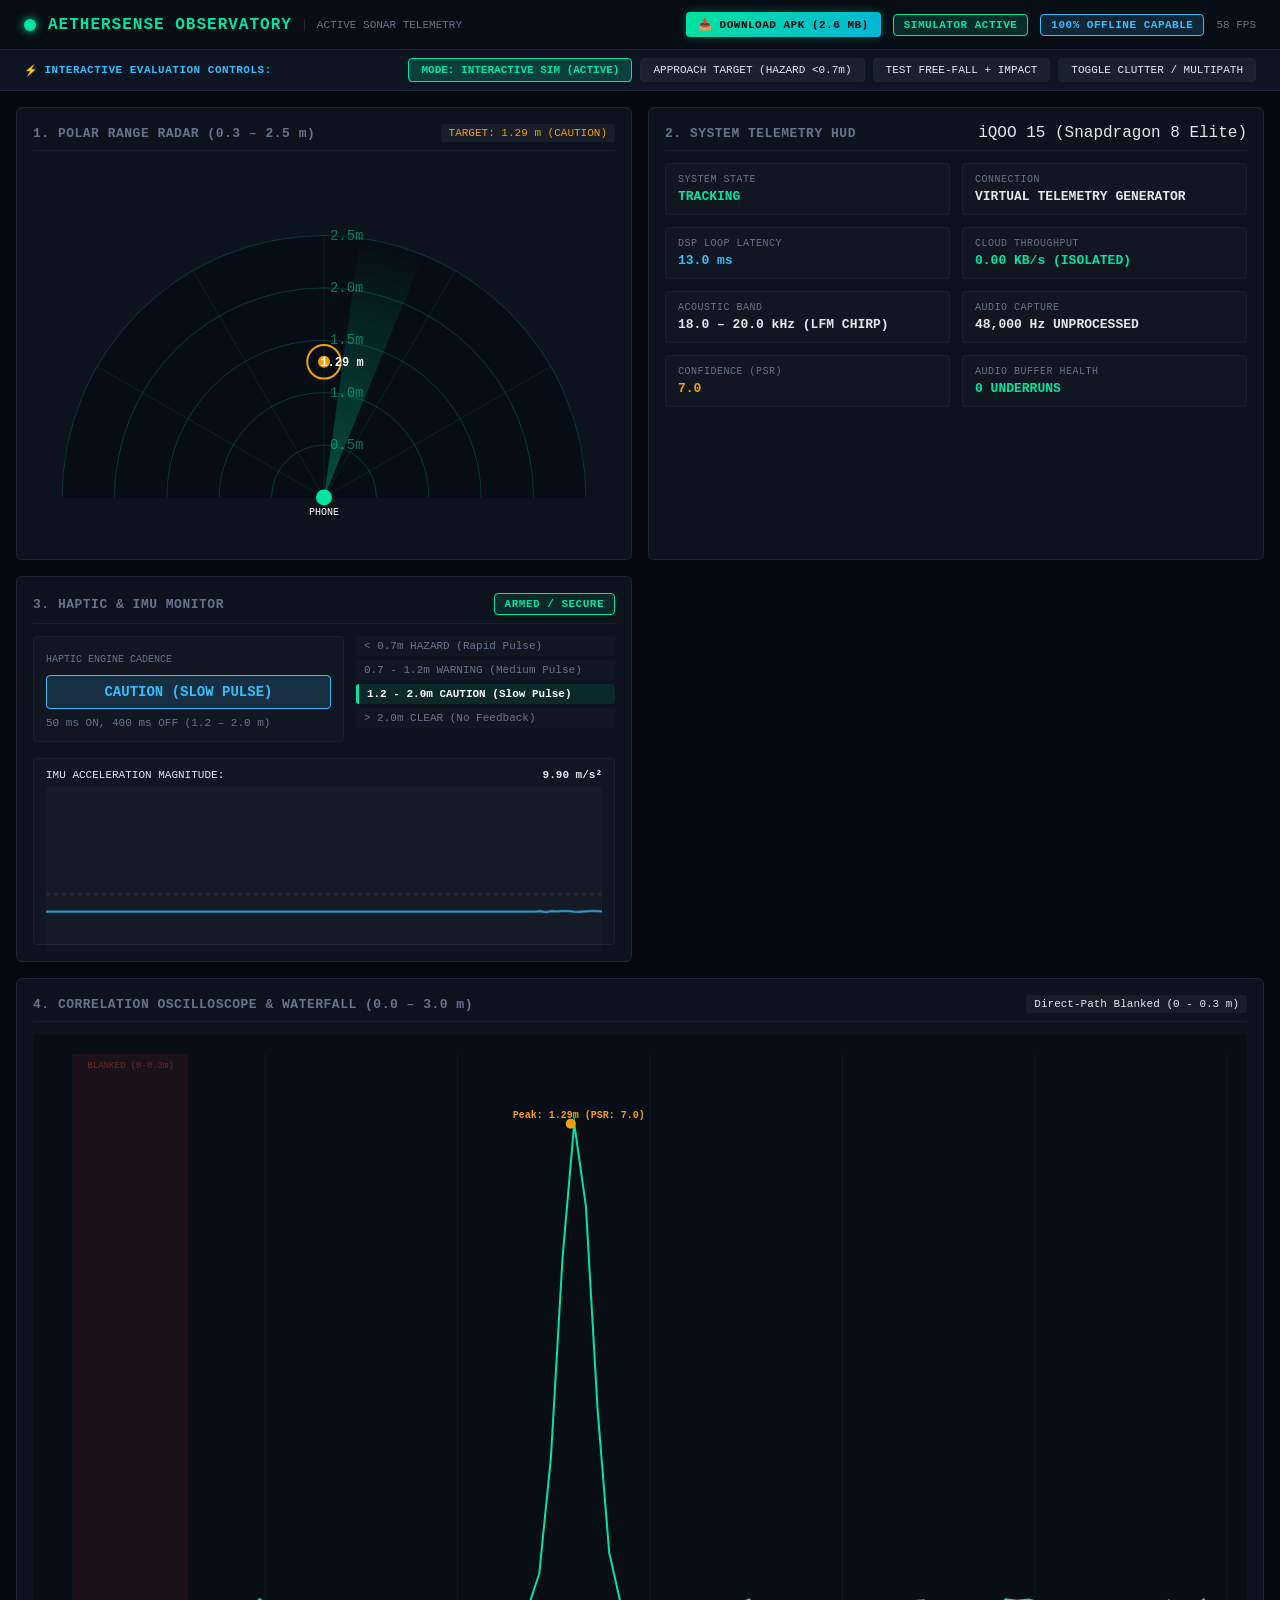
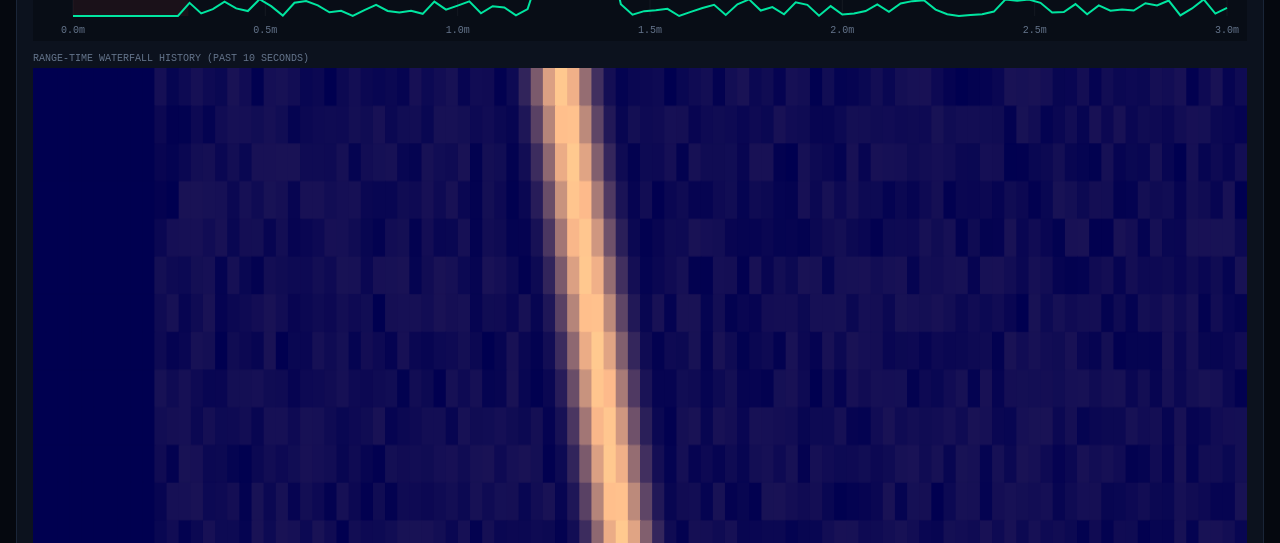
==== observatory/index.html @ 95140774 "feat: complete AetherSense MVP (Loops 1-6, tests, and Observatory dashboard)" ====
<!DOCTYPE html>
<html lang="en">
<head>
  <meta charset="UTF-8">
  <meta name="viewport" content="width=device-width, initial-scale=1.0">
  <title>AetherSense Observatory // Active Sonar Telemetry</title>
  <link rel="stylesheet" href="styles.css">
</head>
<body>
  <!-- Impact Emergency Alert Overlay -->
  <div id="impact-overlay" class="impact-overlay hidden">
    <div class="impact-content">
      <div class="impact-icon">⚠️</div>
      <div class="impact-title">IMPACT SHOCK DETECTED</div>
      <div class="impact-subtitle">FREE-FALL TRIPWIRE TRIGGERED // SONAR SUSPENDED</div>
      <div class="impact-stats" id="impact-stats">ACCEL: 38.5 m/s²</div>
      <button id="btn-dismiss-overlay" class="btn-overlay-dismiss">DISMISS EMERGENCY ALERT</button>
    </div>
  </div>

  <header class="navbar">
    <div class="nav-brand">
      <span class="brand-radar-dot"></span>
      <span class="brand-title">AETHERSENSE OBSERVATORY</span>
      <span class="brand-tag">ACTIVE SONAR TELEMETRY</span>
    </div>
    <div class="nav-status">
      <a href="aethersense-mvp.apk" download class="btn-apk-download" title="Download Android APK">
        📥 DOWNLOAD APK (2.6 MB)
      </a>
      <span id="conn-badge" class="badge badge-connected">SIMULATOR ACTIVE</span>
      <span class="badge badge-offline">100% OFFLINE CAPABLE</span>
      <span id="fps-meter" class="fps-text">60 FPS</span>
    </div>
  </header>

  <!-- Hackathon Interactive Judge Controls Banner -->
  <section class="judge-toolbar">
    <div class="toolbar-title">
      <span class="pulse-icon">⚡</span>
      <strong>INTERACTIVE EVALUATION CONTROLS:</strong>
    </div>
    <div class="toolbar-actions">
      <button id="btn-sim-toggle" class="btn-tool active">MODE: INTERACTIVE SIM</button>
      <button id="btn-test-approach" class="btn-tool">APPROACH TARGET (HAZARD &lt;0.7m)</button>
      <button id="btn-test-impact" class="btn-tool btn-danger">TEST FREE-FALL + IMPACT</button>
      <button id="btn-test-clutter" class="btn-tool">TOGGLE CLUTTER / MULTIPATH</button>
    </div>
  </section>

  <main class="dashboard-grid">
    <!-- Panel 1: Polar Range Radar -->
    <section class="panel panel-radar">
      <div class="panel-header">
        <h2>1. POLAR RANGE RADAR (0.3 – 2.5 m)</h2>
        <span id="target-readout" class="readout-pill">NO TARGET</span>
      </div>
      <div class="canvas-container">
        <canvas id="radarCanvas"></canvas>
      </div>
    </section>

    <!-- Panel 2: System Telemetry HUD -->
    <section class="panel panel-hud">
      <div class="panel-header">
        <h2>2. SYSTEM TELEMETRY HUD</h2>
        <span class="status-indicator">iQOO 15 (Snapdragon 8 Elite)</span>
      </div>
      <div class="hud-grid">
        <div class="hud-item">
          <span class="hud-label">SYSTEM STATE</span>
          <span id="hud-status" class="hud-val text-green">TRACKING</span>
        </div>
        <div class="hud-item">
          <span class="hud-label">CONNECTION</span>
          <span id="hud-conn" class="hud-val">127.0.0.1:8080 (OFFLINE BRIDGE)</span>
        </div>
        <div class="hud-item">
          <span class="hud-label">DSP LOOP LATENCY</span>
          <span id="hud-latency" class="hud-val text-cyan">13.2 ms</span>
        </div>
        <div class="hud-item">
          <span class="hud-label">CLOUD THROUGHPUT</span>
          <span id="hud-cloud" class="hud-val text-green">0.00 KB/s (ISOLATED)</span>
        </div>
        <div class="hud-item">
          <span class="hud-label">ACOUSTIC BAND</span>
          <span class="hud-val">18.0 – 20.0 kHz (LFM CHIRP)</span>
        </div>
        <div class="hud-item">
          <span class="hud-label">AUDIO CAPTURE</span>
          <span id="hud-samplerate" class="hud-val">48,000 Hz UNPROCESSED</span>
        </div>
        <div class="hud-item">
          <span class="hud-label">CONFIDENCE (PSR)</span>
          <span id="hud-psr" class="hud-val text-amber">7.4</span>
        </div>
        <div class="hud-item">
          <span class="hud-label">AUDIO BUFFER HEALTH</span>
          <span id="hud-buffer" class="hud-val text-green">0 UNDERRUNS</span>
        </div>
      </div>
    </section>

    <!-- Panel 3: Haptic & IMU Monitor -->
    <section class="panel panel-imu">
      <div class="panel-header">
        <h2>3. HAPTIC &amp; IMU MONITOR</h2>
        <span id="tripwire-badge" class="badge badge-armed">ARMED / SECURE</span>
      </div>
      <div class="imu-content">
        <div class="haptic-display">
          <div class="haptic-card">
            <span class="card-label">HAPTIC ENGINE CADENCE</span>
            <div id="haptic-level" class="haptic-badge haptic-caution">CAUTION (SLOW PULSE)</div>
            <div class="cadence-desc" id="haptic-desc">50 ms ON, 400 ms OFF (1.2 – 2.0 m)</div>
          </div>
          <div class="threat-ladder">
            <div class="ladder-step" id="step-hazard">&lt; 0.7m HAZARD (Rapid Pulse)</div>
            <div class="ladder-step" id="step-warning">0.7 - 1.2m WARNING (Medium Pulse)</div>
            <div class="ladder-step active" id="step-caution">1.2 - 2.0m CAUTION (Slow Pulse)</div>
            <div class="ladder-step" id="step-clear">&gt; 2.0m CLEAR (No Feedback)</div>
          </div>
        </div>

        <div class="accel-container">
          <div class="accel-header">
            <span>IMU ACCELERATION MAGNITUDE:</span>
            <strong id="accel-val">9.81 m/s²</strong>
          </div>
          <canvas id="imuSparkline" height="60"></canvas>
        </div>
      </div>
    </section>

    <!-- Panel 4: Real-Time Correlation Oscilloscope & Waterfall -->
    <section class="panel panel-scope">
      <div class="panel-header">
        <h2>4. CORRELATION OSCILLOSCOPE &amp; WATERFALL (0.0 – 3.0 m)</h2>
        <span id="peak-readout" class="readout-pill">Direct-Path Blanked (0 - 0.3 m)</span>
      </div>
      <div class="scope-layout">
        <div class="scope-row">
          <canvas id="scopeCanvas" height="150"></canvas>
        </div>
        <div class="waterfall-row">
          <div class="waterfall-title">RANGE-TIME WATERFALL HISTORY (PAST 10 SECONDS)</div>
          <canvas id="waterfallCanvas" height="110"></canvas>
        </div>
      </div>
    </section>
  </main>

  <script src="app.js"></script>
</body>
</html>
---- observatory/styles.css ----
:root {
  --bg-dark: #05080f;
  --bg-panel: #0c121e;
  --bg-panel-border: #1a2538;
  --text-main: #e2e8f0;
  --text-muted: #64748b;
  --accent-green: #00e5a0;
  --accent-amber: #f59e0b;
  --accent-red: #ef4444;
  --accent-cyan: #38bdf8;
  --font-mono: 'Consolas', 'Menlo', 'Monaco', 'Courier New', monospace;
}

* {
  box-sizing: border-box;
  margin: 0;
  padding: 0;
}

body {
  background-color: var(--bg-dark);
  color: var(--text-main);
  font-family: var(--font-mono);
  overflow-x: hidden;
  min-height: 100vh;
}

/* Navbar */
.navbar {
  display: flex;
  justify-content: space-between;
  align-items: center;
  padding: 12px 24px;
  background-color: #080c14;
  border-bottom: 1px solid var(--bg-panel-border);
}

.nav-brand {
  display: flex;
  align-items: center;
  gap: 12px;
}

.brand-radar-dot {
  width: 12px;
  height: 12px;
  border-radius: 50%;
  background-color: var(--accent-green);
  box-shadow: 0 0 10px var(--accent-green);
  animation: pulse 1.5s infinite;
}

@keyframes pulse {
  0%, 100% { opacity: 1; transform: scale(1); }
  50% { opacity: 0.4; transform: scale(0.85); }
}

.brand-title {
  font-size: 16px;
  font-weight: bold;
  letter-spacing: 1px;
  color: var(--accent-green);
}

.brand-tag {
  font-size: 11px;
  color: var(--text-muted);
  border-left: 1px solid var(--bg-panel-border);
  padding-left: 12px;
}

.nav-status {
  display: flex;
  align-items: center;
  gap: 12px;
}

.btn-apk-download {
  background: linear-gradient(135deg, #00e5a0, #00b4d8);
  color: #05080d;
  font-weight: bold;
  font-size: 11px;
  padding: 6px 12px;
  border-radius: 4px;
  text-decoration: none;
  letter-spacing: 0.5px;
  transition: transform 0.15s ease, box-shadow 0.15s ease;
  box-shadow: 0 0 10px rgba(0, 229, 160, 0.3);
}

.btn-apk-download:hover {
  transform: translateY(-1px);
  box-shadow: 0 0 16px rgba(0, 229, 160, 0.5);
}

/* Judge Toolbar */
.judge-toolbar {
  display: flex;
  align-items: center;
  justify-content: space-between;
  flex-wrap: wrap;
  gap: 12px;
  background-color: #0d1524;
  border-bottom: 1px solid var(--bg-panel-border);
  padding: 8px 24px;
}

.toolbar-title {
  display: flex;
  align-items: center;
  gap: 6px;
  font-size: 11px;
  color: var(--accent-cyan);
  letter-spacing: 0.5px;
}

.toolbar-actions {
  display: flex;
  gap: 8px;
  flex-wrap: wrap;
}

.btn-tool {
  background-color: rgba(255, 255, 255, 0.05);
  border: 1px solid var(--bg-panel-border);
  color: var(--text-main);
  font-family: var(--font-mono);
  font-size: 11px;
  padding: 5px 12px;
  border-radius: 4px;
  cursor: pointer;
  transition: all 0.15s ease;
}

.btn-tool:hover {
  background-color: rgba(0, 229, 160, 0.15);
  border-color: var(--accent-green);
  color: var(--accent-green);
}

.btn-tool.active {
  background-color: rgba(0, 229, 160, 0.2);
  border-color: var(--accent-green);
  color: var(--accent-green);
  font-weight: bold;
}

.btn-tool.btn-danger:hover {
  background-color: rgba(239, 68, 68, 0.2);
  border-color: var(--accent-red);
  color: var(--accent-red);
}

.btn-overlay-dismiss {
  margin-top: 24px;
  background-color: #ffffff;
  color: #ef4444;
  border: none;
  font-family: var(--font-mono);
  font-weight: bold;
  font-size: 14px;
  padding: 10px 24px;
  border-radius: 4px;
  cursor: pointer;
}

.badge {
  font-size: 11px;
  font-weight: bold;
  padding: 4px 10px;
  border-radius: 4px;
  letter-spacing: 0.5px;
}

.badge-connected { background-color: rgba(0, 229, 160, 0.15); color: var(--accent-green); border: 1px solid var(--accent-green); }
.badge-disconnected { background-color: rgba(239, 68, 68, 0.15); color: var(--accent-red); border: 1px solid var(--accent-red); }
.badge-offline { background-color: rgba(56, 189, 248, 0.15); color: var(--accent-cyan); border: 1px solid var(--accent-cyan); }
.badge-armed { background-color: rgba(0, 229, 160, 0.1); color: var(--accent-green); border: 1px solid var(--accent-green); }
.badge-impact { background-color: var(--accent-red); color: white; animation: blink 0.5s infinite; }

.fps-text {
  font-size: 11px;
  color: var(--text-muted);
}

/* Dashboard Grid */
.dashboard-grid {
  display: grid;
  grid-template-columns: 1fr 1fr;
  grid-gap: 16px;
  padding: 16px;
  max-width: 1600px;
  margin: 0 auto;
}

.panel {
  background-color: var(--bg-panel);
  border: 1px solid var(--bg-panel-border);
  border-radius: 6px;
  padding: 16px;
  display: flex;
  flex-direction: column;
}

.panel-header {
  display: flex;
  justify-content: space-between;
  align-items: center;
  margin-bottom: 12px;
  padding-bottom: 8px;
  border-bottom: 1px solid rgba(255, 255, 255, 0.05);
}

.panel-header h2 {
  font-size: 13px;
  font-weight: bold;
  letter-spacing: 0.5px;
  color: var(--text-muted);
}

.readout-pill {
  font-size: 11px;
  background-color: rgba(255, 255, 255, 0.05);
  padding: 3px 8px;
  border-radius: 3px;
  color: var(--text-main);
}

.canvas-container {
  position: relative;
  width: 100%;
  aspect-ratio: 1 / 1;
  max-height: 380px;
  margin: 0 auto;
}

canvas {
  display: block;
  width: 100%;
  height: 100%;
}

/* HUD Grid */
.hud-grid {
  display: grid;
  grid-template-columns: 1fr 1fr;
  grid-gap: 12px;
}

.hud-item {
  background-color: rgba(255, 255, 255, 0.02);
  border: 1px solid rgba(255, 255, 255, 0.04);
  padding: 10px 12px;
  border-radius: 4px;
  display: flex;
  flex-direction: column;
  gap: 4px;
}

.hud-label {
  font-size: 10px;
  color: var(--text-muted);
  letter-spacing: 0.5px;
}

.hud-val {
  font-size: 13px;
  font-weight: bold;
}

.text-green { color: var(--accent-green); }
.text-cyan { color: var(--accent-cyan); }
.text-amber { color: var(--accent-amber); }
.text-red { color: var(--accent-red); }

/* IMU & Haptic */
.imu-content {
  display: flex;
  flex-direction: column;
  gap: 16px;
}

.haptic-display {
  display: grid;
  grid-template-columns: 1.2fr 1fr;
  grid-gap: 12px;
}

.haptic-card {
  background-color: rgba(255, 255, 255, 0.02);
  border: 1px solid rgba(255, 255, 255, 0.04);
  padding: 12px;
  border-radius: 4px;
}

.card-label {
  font-size: 10px;
  color: var(--text-muted);
}

.haptic-badge {
  margin: 8px 0;
  padding: 8px 12px;
  text-align: center;
  font-weight: bold;
  font-size: 14px;
  border-radius: 4px;
}

.haptic-clear { background: rgba(16, 185, 129, 0.1); color: #10b981; border: 1px solid #10b981; }
.haptic-caution { background: rgba(56, 189, 248, 0.15); color: #38bdf8; border: 1px solid #38bdf8; animation: pulseSlow 1.5s infinite; }
.haptic-warning { background: rgba(245, 158, 11, 0.15); color: #f59e0b; border: 1px solid #f59e0b; animation: pulseMed 0.8s infinite; }
.haptic-hazard { background: rgba(239, 68, 68, 0.2); color: #ef4444; border: 1px solid #ef4444; animation: pulseFast 0.3s infinite; }
.haptic-uncertain { background: rgba(168, 85, 247, 0.2); color: #a855f7; border: 1px solid #a855f7; }

@keyframes pulseSlow { 0%, 100% { opacity: 1; } 50% { opacity: 0.5; } }
@keyframes pulseMed { 0%, 100% { opacity: 1; } 50% { opacity: 0.4; } }
@keyframes pulseFast { 0%, 100% { opacity: 1; } 50% { opacity: 0.3; } }

.cadence-desc {
  font-size: 11px;
  color: var(--text-muted);
}

.threat-ladder {
  display: flex;
  flex-direction: column;
  gap: 4px;
  font-size: 11px;
}

.ladder-step {
  padding: 4px 8px;
  border-radius: 3px;
  color: var(--text-muted);
  background: rgba(255, 255, 255, 0.02);
}

.ladder-step.active {
  color: white;
  font-weight: bold;
  border-left: 3px solid var(--accent-green);
  background: rgba(0, 229, 160, 0.1);
}

.accel-container {
  background-color: rgba(255, 255, 255, 0.02);
  border: 1px solid rgba(255, 255, 255, 0.04);
  padding: 10px 12px;
  border-radius: 4px;
}

.accel-header {
  display: flex;
  justify-content: space-between;
  font-size: 11px;
  margin-bottom: 6px;
}

/* Oscilloscope & Waterfall */
.panel-scope {
  grid-column: span 2;
}

.scope-layout {
  display: flex;
  flex-direction: column;
  gap: 12px;
}

.waterfall-title {
  font-size: 10px;
  color: var(--text-muted);
  margin-bottom: 4px;
}

/* Emergency Impact Overlay */
.impact-overlay {
  position: fixed;
  inset: 0;
  background-color: rgba(239, 68, 68, 0.95);
  display: flex;
  align-items: center;
  justify-content: center;
  z-index: 9999;
  animation: strobe 0.2s infinite alternate;
}

@keyframes strobe {
  0% { background-color: rgba(239, 68, 68, 0.95); }
  100% { background-color: rgba(153, 27, 27, 0.95); }
}

.hidden {
  display: none !important;
}

.impact-content {
  text-align: center;
  color: white;
}

.impact-icon {
  font-size: 72px;
  margin-bottom: 12px;
}

.impact-title {
  font-size: 32px;
  font-weight: bold;
  letter-spacing: 2px;
}

.impact-subtitle {
  font-size: 14px;
  margin-top: 8px;
  opacity: 0.9;
}

.impact-stats {
  margin-top: 16px;
  font-size: 18px;
  font-weight: bold;
}

@media (max-width: 900px) {
  .dashboard-grid { grid-template-columns: 1fr; }
  .panel-scope { grid-column: span 1; }
}
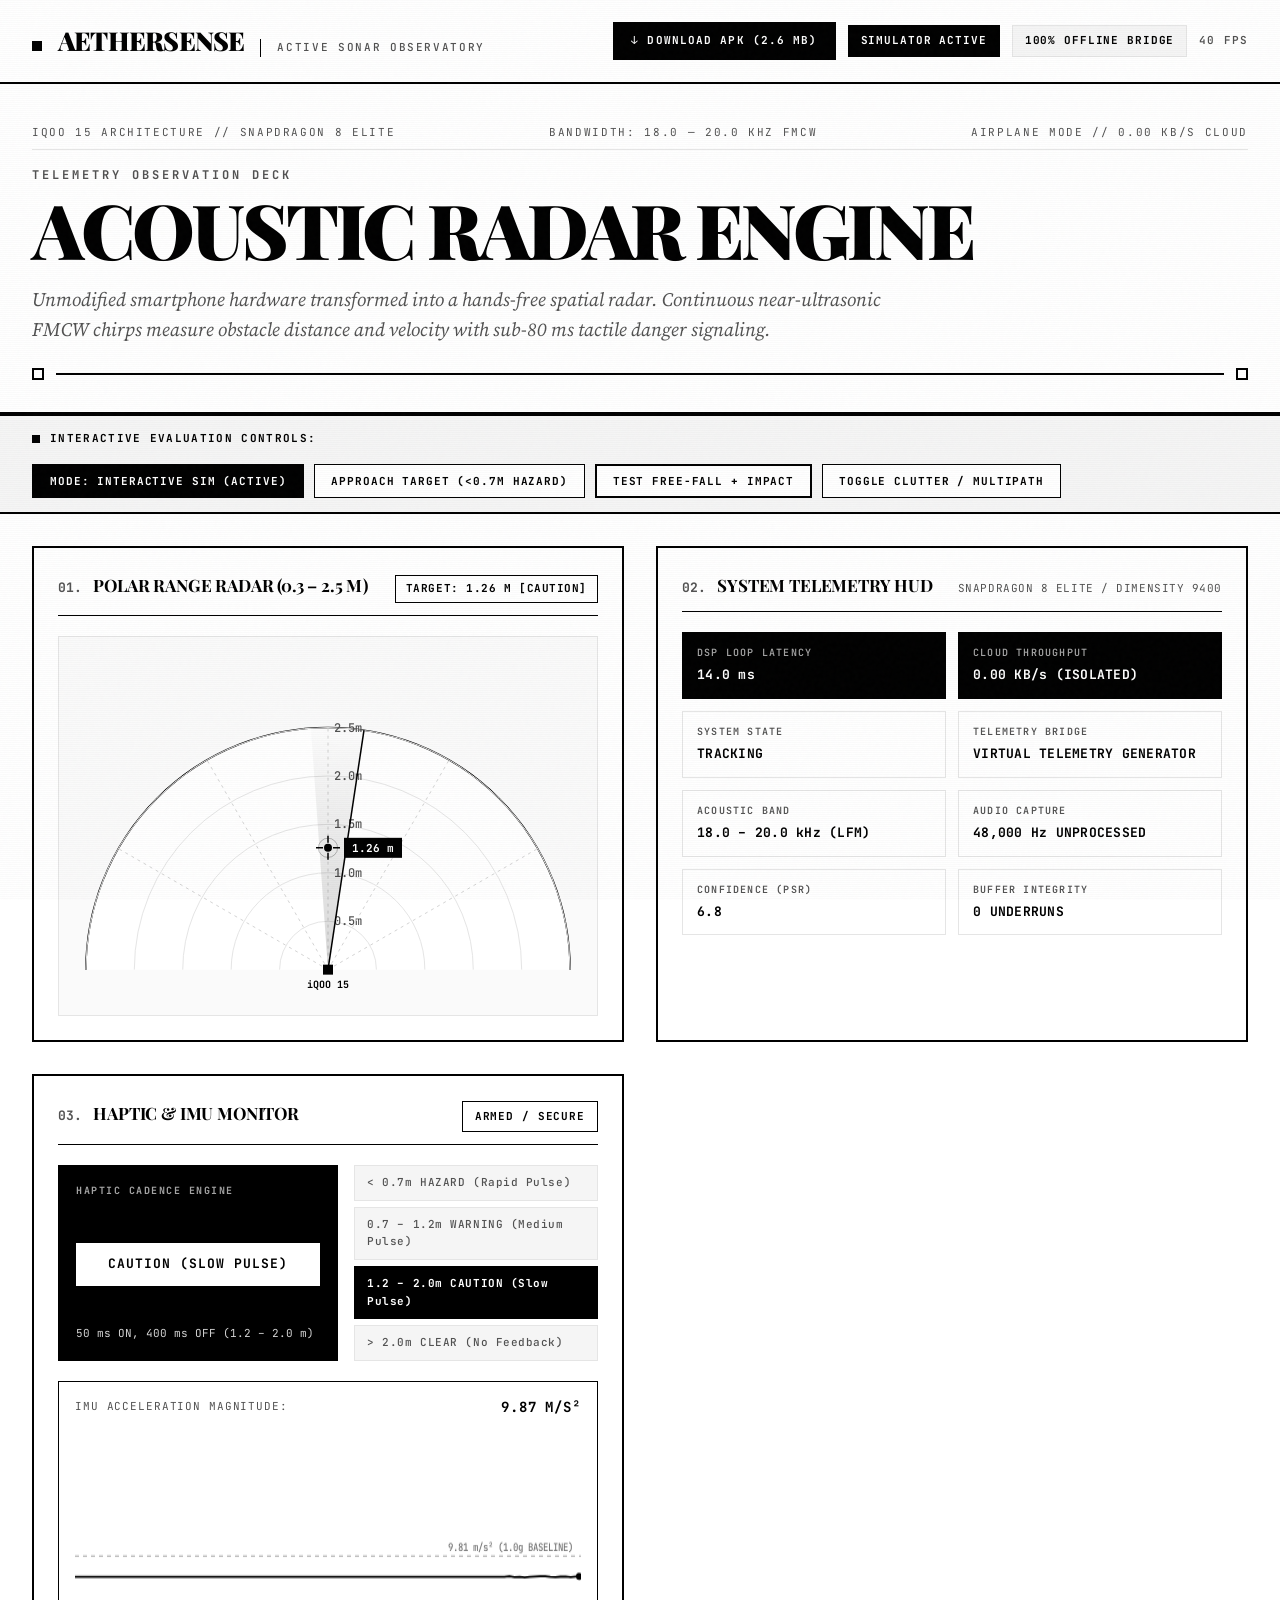
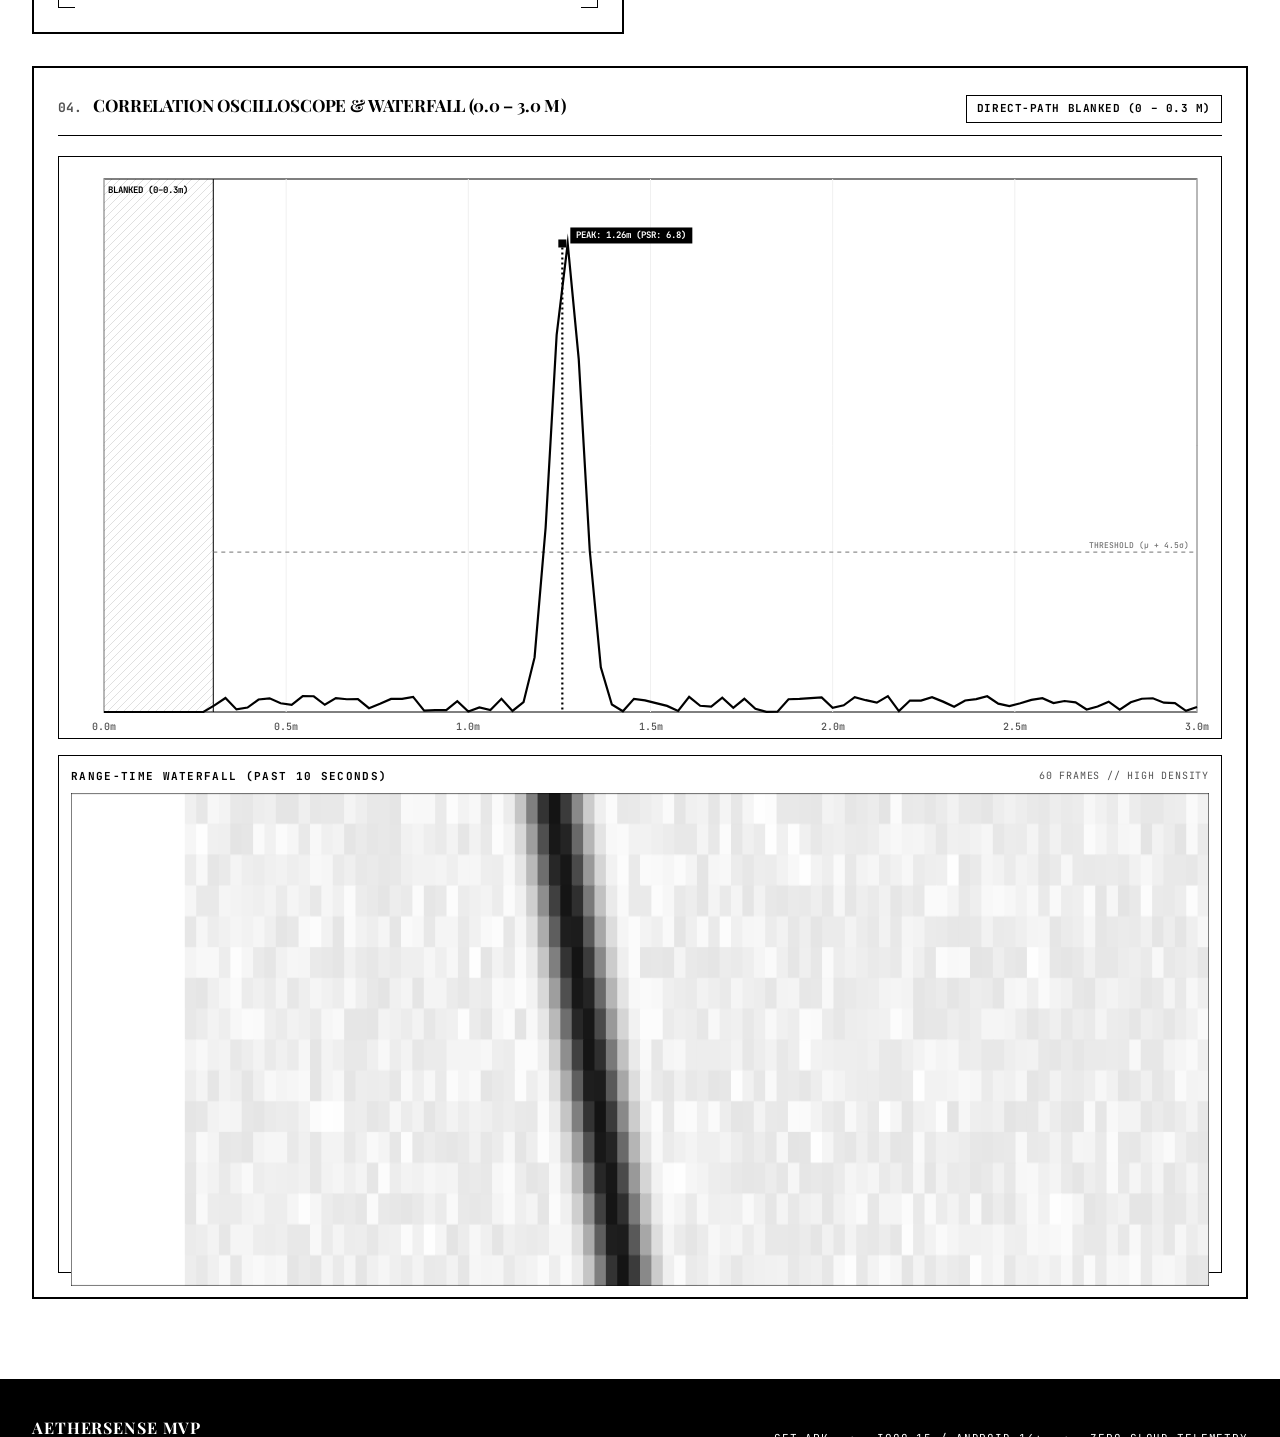
==== commit 83df5673: "feat(observatory): refactor dashboard to Minimalist Monochrome design system" ====
--- a/observatory/index.html
+++ b/observatory/index.html
@@ -4,57 +4,85 @@
   <meta charset="UTF-8">
   <meta name="viewport" content="width=device-width, initial-scale=1.0">
   <title>AetherSense Observatory // Active Sonar Telemetry</title>
+  <link rel="preconnect" href="https://fonts.googleapis.com">
+  <link rel="preconnect" href="https://fonts.gstatic.com" crossorigin>
+  <link href="https://fonts.googleapis.com/css2?family=JetBrains+Mono:wght@400;500;700&family=Playfair+Display:ital,wght@0,600;0,700;0,900;1,600;1,700&family=Source+Serif+4:ital,opsz,wght@0,8..60,400;0,8..60,600;1,8..60,400&display=swap" rel="stylesheet">
   <link rel="stylesheet" href="styles.css">
 </head>
 <body>
-  <!-- Impact Emergency Alert Overlay -->
-  <div id="impact-overlay" class="impact-overlay hidden">
-    <div class="impact-content">
-      <div class="impact-icon">⚠️</div>
-      <div class="impact-title">IMPACT SHOCK DETECTED</div>
-      <div class="impact-subtitle">FREE-FALL TRIPWIRE TRIGGERED // SONAR SUSPENDED</div>
-      <div class="impact-stats" id="impact-stats">ACCEL: 38.5 m/s²</div>
-      <button id="btn-dismiss-overlay" class="btn-overlay-dismiss">DISMISS EMERGENCY ALERT</button>
-    </div>
-  </div>
-
+
+  <!-- Emergency Impact Alert Modal (Stark Monochrome Inversion) -->
+  <aside id="impact-overlay" class="impact-overlay hidden" aria-live="assertive" role="alert">
+    <div class="impact-card">
+      <div class="impact-marker">EMERGENCY TRIPWIRE TRIGGERED</div>
+      <h1 class="impact-title">IMPACT SHOCK DETECTED</h1>
+      <p class="impact-subtitle">Sub-100 ms IMU free-fall to peak shock sequence detected. Sonar chirps suspended to conserve battery and alert caregiver.</p>
+      <div class="impact-stats" id="impact-stats">PEAK ACCEL: 38.5 m/s²</div>
+      <button id="btn-dismiss-overlay" class="btn-overlay-dismiss">DISMISS EMERGENCY ALERT &amp; RESUME SONAR</button>
+    </div>
+  </aside>
+
+  <!-- Editorial Top Navigation -->
   <header class="navbar">
     <div class="nav-brand">
-      <span class="brand-radar-dot"></span>
-      <span class="brand-title">AETHERSENSE OBSERVATORY</span>
-      <span class="brand-tag">ACTIVE SONAR TELEMETRY</span>
+      <span class="brand-dot" aria-hidden="true"></span>
+      <span class="brand-title">AETHERSENSE</span>
+      <span class="brand-tag">ACTIVE SONAR OBSERVATORY</span>
     </div>
     <div class="nav-status">
       <a href="aethersense-mvp.apk" download class="btn-apk-download" title="Download Android APK">
-        📥 DOWNLOAD APK (2.6 MB)
+        <span>↓</span> DOWNLOAD APK (2.6 MB)
       </a>
       <span id="conn-badge" class="badge badge-connected">SIMULATOR ACTIVE</span>
-      <span class="badge badge-offline">100% OFFLINE CAPABLE</span>
+      <span class="badge badge-offline">100% OFFLINE BRIDGE</span>
       <span id="fps-meter" class="fps-text">60 FPS</span>
     </div>
   </header>
 
-  <!-- Hackathon Interactive Judge Controls Banner -->
-  <section class="judge-toolbar">
+  <!-- Editorial Hero Statement -->
+  <section class="editorial-hero">
+    <div class="hero-meta-row">
+      <span>iQOO 15 ARCHITECTURE // SNAPDRAGON 8 ELITE</span>
+      <span>BANDWIDTH: 18.0 — 20.0 kHz FMCW</span>
+      <span>AIRPLANE MODE // 0.00 KB/s CLOUD</span>
+    </div>
+    <div class="hero-headline-container">
+      <span class="hero-super">TELEMETRY OBSERVATION DECK</span>
+      <h1 class="hero-title">ACOUSTIC RADAR ENGINE</h1>
+      <p class="hero-subtitle">
+        Unmodified smartphone hardware transformed into a hands-free spatial radar. Continuous near-ultrasonic FMCW chirps measure obstacle distance and velocity with sub-80 ms tactile danger signaling.
+      </p>
+    </div>
+    <div class="hero-deco-row">
+      <div class="hero-deco-box"></div>
+      <div class="hero-deco-line"></div>
+      <div class="hero-deco-box"></div>
+    </div>
+  </section>
+
+  <!-- Interactive Hackathon Evaluation Bar -->
+  <section class="judge-toolbar" aria-label="Interactive Evaluation Controls">
     <div class="toolbar-title">
-      <span class="pulse-icon">⚡</span>
+      <span class="toolbar-title-bullet"></span>
       <strong>INTERACTIVE EVALUATION CONTROLS:</strong>
     </div>
     <div class="toolbar-actions">
       <button id="btn-sim-toggle" class="btn-tool active">MODE: INTERACTIVE SIM</button>
-      <button id="btn-test-approach" class="btn-tool">APPROACH TARGET (HAZARD &lt;0.7m)</button>
+      <button id="btn-test-approach" class="btn-tool">APPROACH TARGET (&lt;0.7m HAZARD)</button>
       <button id="btn-test-impact" class="btn-tool btn-danger">TEST FREE-FALL + IMPACT</button>
       <button id="btn-test-clutter" class="btn-tool">TOGGLE CLUTTER / MULTIPATH</button>
     </div>
   </section>
 
+  <!-- Main Observatory Dashboard Grid -->
   <main class="dashboard-grid">
+
     <!-- Panel 1: Polar Range Radar -->
     <section class="panel panel-radar">
-      <div class="panel-header">
-        <h2>1. POLAR RANGE RADAR (0.3 – 2.5 m)</h2>
-        <span id="target-readout" class="readout-pill">NO TARGET</span>
-      </div>
+      <header class="panel-header">
+        <h2><span class="panel-header-num">01.</span> POLAR RANGE RADAR (0.3 – 2.5 m)</h2>
+        <span id="target-readout" class="readout-pill">SEARCHING</span>
+      </header>
       <div class="canvas-container">
         <canvas id="radarCanvas"></canvas>
       </div>
@@ -62,30 +90,30 @@
 
     <!-- Panel 2: System Telemetry HUD -->
     <section class="panel panel-hud">
-      <div class="panel-header">
-        <h2>2. SYSTEM TELEMETRY HUD</h2>
-        <span class="status-indicator">iQOO 15 (Snapdragon 8 Elite)</span>
-      </div>
+      <header class="panel-header">
+        <h2><span class="panel-header-num">02.</span> SYSTEM TELEMETRY HUD</h2>
+        <span class="status-indicator">SNAPDRAGON 8 ELITE / DIMENSITY 9400</span>
+      </header>
       <div class="hud-grid">
+        <div class="hud-item inverted-stat">
+          <span class="hud-label">DSP LOOP LATENCY</span>
+          <span id="hud-latency" class="hud-val">12.8 ms</span>
+        </div>
+        <div class="hud-item inverted-stat">
+          <span class="hud-label">CLOUD THROUGHPUT</span>
+          <span id="hud-cloud" class="hud-val">0.00 KB/s (ISOLATED)</span>
+        </div>
         <div class="hud-item">
           <span class="hud-label">SYSTEM STATE</span>
-          <span id="hud-status" class="hud-val text-green">TRACKING</span>
-        </div>
-        <div class="hud-item">
-          <span class="hud-label">CONNECTION</span>
-          <span id="hud-conn" class="hud-val">127.0.0.1:8080 (OFFLINE BRIDGE)</span>
-        </div>
-        <div class="hud-item">
-          <span class="hud-label">DSP LOOP LATENCY</span>
-          <span id="hud-latency" class="hud-val text-cyan">13.2 ms</span>
-        </div>
-        <div class="hud-item">
-          <span class="hud-label">CLOUD THROUGHPUT</span>
-          <span id="hud-cloud" class="hud-val text-green">0.00 KB/s (ISOLATED)</span>
+          <span id="hud-status" class="hud-val text-bold">TRACKING</span>
+        </div>
+        <div class="hud-item">
+          <span class="hud-label">TELEMETRY BRIDGE</span>
+          <span id="hud-conn" class="hud-val">127.0.0.1:8080 (OFFLINE)</span>
         </div>
         <div class="hud-item">
           <span class="hud-label">ACOUSTIC BAND</span>
-          <span class="hud-val">18.0 – 20.0 kHz (LFM CHIRP)</span>
+          <span class="hud-val">18.0 – 20.0 kHz (LFM)</span>
         </div>
         <div class="hud-item">
           <span class="hud-label">AUDIO CAPTURE</span>
@@ -93,32 +121,32 @@
         </div>
         <div class="hud-item">
           <span class="hud-label">CONFIDENCE (PSR)</span>
-          <span id="hud-psr" class="hud-val text-amber">7.4</span>
-        </div>
-        <div class="hud-item">
-          <span class="hud-label">AUDIO BUFFER HEALTH</span>
-          <span id="hud-buffer" class="hud-val text-green">0 UNDERRUNS</span>
+          <span id="hud-psr" class="hud-val text-bold">7.4</span>
+        </div>
+        <div class="hud-item">
+          <span class="hud-label">BUFFER INTEGRITY</span>
+          <span id="hud-buffer" class="hud-val text-bold">0 UNDERRUNS</span>
         </div>
       </div>
     </section>
 
     <!-- Panel 3: Haptic & IMU Monitor -->
     <section class="panel panel-imu">
-      <div class="panel-header">
-        <h2>3. HAPTIC &amp; IMU MONITOR</h2>
+      <header class="panel-header">
+        <h2><span class="panel-header-num">03.</span> HAPTIC &amp; IMU MONITOR</h2>
         <span id="tripwire-badge" class="badge badge-armed">ARMED / SECURE</span>
-      </div>
+      </header>
       <div class="imu-content">
         <div class="haptic-display">
           <div class="haptic-card">
-            <span class="card-label">HAPTIC ENGINE CADENCE</span>
-            <div id="haptic-level" class="haptic-badge haptic-caution">CAUTION (SLOW PULSE)</div>
+            <span class="card-label">HAPTIC CADENCE ENGINE</span>
+            <div id="haptic-level" class="haptic-badge">CAUTION (SLOW PULSE)</div>
             <div class="cadence-desc" id="haptic-desc">50 ms ON, 400 ms OFF (1.2 – 2.0 m)</div>
           </div>
           <div class="threat-ladder">
             <div class="ladder-step" id="step-hazard">&lt; 0.7m HAZARD (Rapid Pulse)</div>
-            <div class="ladder-step" id="step-warning">0.7 - 1.2m WARNING (Medium Pulse)</div>
-            <div class="ladder-step active" id="step-caution">1.2 - 2.0m CAUTION (Slow Pulse)</div>
+            <div class="ladder-step" id="step-warning">0.7 – 1.2m WARNING (Medium Pulse)</div>
+            <div class="ladder-step active" id="step-caution">1.2 – 2.0m CAUTION (Slow Pulse)</div>
             <div class="ladder-step" id="step-clear">&gt; 2.0m CLEAR (No Feedback)</div>
           </div>
         </div>
@@ -135,21 +163,42 @@
 
     <!-- Panel 4: Real-Time Correlation Oscilloscope & Waterfall -->
     <section class="panel panel-scope">
-      <div class="panel-header">
-        <h2>4. CORRELATION OSCILLOSCOPE &amp; WATERFALL (0.0 – 3.0 m)</h2>
-        <span id="peak-readout" class="readout-pill">Direct-Path Blanked (0 - 0.3 m)</span>
-      </div>
+      <header class="panel-header">
+        <h2><span class="panel-header-num">04.</span> CORRELATION OSCILLOSCOPE &amp; WATERFALL (0.0 – 3.0 m)</h2>
+        <span id="peak-readout" class="readout-pill">DIRECT-PATH BLANKED (0 – 0.3 m)</span>
+      </header>
       <div class="scope-layout">
         <div class="scope-row">
           <canvas id="scopeCanvas" height="150"></canvas>
         </div>
         <div class="waterfall-row">
-          <div class="waterfall-title">RANGE-TIME WATERFALL HISTORY (PAST 10 SECONDS)</div>
+          <div class="waterfall-header-row">
+            <span class="waterfall-title">RANGE-TIME WATERFALL (PAST 10 SECONDS)</span>
+            <span class="waterfall-meta">60 FRAMES // HIGH DENSITY</span>
+          </div>
           <canvas id="waterfallCanvas" height="110"></canvas>
         </div>
       </div>
     </section>
+
   </main>
+
+  <!-- Editorial Footer -->
+  <footer class="observatory-footer">
+    <div class="footer-content">
+      <div class="footer-left">
+        <span class="footer-brand">AETHERSENSE MVP</span>
+        <span>OMNIDIRECTIONAL ACOUSTIC SPATIAL RADAR &bull; 100% OFFLINE</span>
+      </div>
+      <div class="footer-right">
+        <a href="aethersense-mvp.apk" download>GET APK</a>
+        <span>&bull;</span>
+        <span>iQOO 15 / ANDROID 14+</span>
+        <span>&bull;</span>
+        <span>ZERO CLOUD TELEMETRY</span>
+      </div>
+    </div>
+  </footer>
 
   <script src="app.js"></script>
 </body>
--- a/observatory/styles.css
+++ b/observatory/styles.css
@@ -1,237 +1,452 @@
+/* ==========================================================================
+   AETHERSENSE OBSERVATORY // MINIMALIST MONOCHROME DESIGN SYSTEM
+   Editorial, Architectural, Timeless, Austere, Uncompromising
+   ========================================================================== */
+
+@import url('https://fonts.googleapis.com/css2?family=JetBrains+Mono:wght@400;500;700&family=Playfair+Display:ital,wght@0,600;0,700;0,900;1,600;1,700&family=Source+Serif+4:ital,opsz,wght@0,8..60,400;0,8..60,600;1,8..60,400&display=swap');
+
 :root {
-  --bg-dark: #05080f;
-  --bg-panel: #0c121e;
-  --bg-panel-border: #1a2538;
-  --text-main: #e2e8f0;
-  --text-muted: #64748b;
-  --accent-green: #00e5a0;
-  --accent-amber: #f59e0b;
-  --accent-red: #ef4444;
-  --accent-cyan: #38bdf8;
-  --font-mono: 'Consolas', 'Menlo', 'Monaco', 'Courier New', monospace;
-}
-
-* {
+  /* Strict Monochrome Color Tokens */
+  --background: #FFFFFF;
+  --foreground: #000000;
+  --muted: #F5F5F5;
+  --muted-foreground: #525252;
+  --accent: #000000;
+  --accent-foreground: #FFFFFF;
+  --border: #000000;
+  --border-light: #E5E5E5;
+  --card: #FFFFFF;
+  --card-foreground: #000000;
+  --ring: #000000;
+
+  /* Typography Stacks */
+  --font-display: "Playfair Display", Georgia, "Times New Roman", serif;
+  --font-body: "Source Serif 4", Georgia, serif;
+  --font-mono: "JetBrains Mono", "Courier New", Courier, monospace;
+
+  /* Border Width Hierarchy */
+  --border-hairline: 1px solid #E5E5E5;
+  --border-thin: 1px solid #000000;
+  --border-medium: 2px solid #000000;
+  --border-thick: 4px solid #000000;
+  --border-ultra: 8px solid #000000;
+}
+
+/* Zero Radius Enforced Globally - Non-Negotiable */
+*, *::before, *::after {
   box-sizing: border-box;
   margin: 0;
   padding: 0;
+  border-radius: 0 !important;
+  -webkit-font-smoothing: antialiased;
+  -moz-osx-font-smoothing: grayscale;
 }
 
 body {
-  background-color: var(--bg-dark);
-  color: var(--text-main);
-  font-family: var(--font-mono);
+  background-color: var(--background);
+  color: var(--foreground);
+  font-family: var(--font-body);
+  font-size: 15px;
+  line-height: 1.6;
+  min-height: 100vh;
+  position: relative;
   overflow-x: hidden;
-  min-height: 100vh;
-}
-
-/* Navbar */
+}
+
+/* Subtle Global Line Texture & Noise Texture Overlays */
+body::before {
+  content: "";
+  position: fixed;
+  inset: 0;
+  pointer-events: none;
+  background-image: repeating-linear-gradient(
+    0deg,
+    transparent,
+    transparent 1px,
+    #000000 1px,
+    #000000 2px
+  );
+  background-size: 100% 4px;
+  opacity: 0.015;
+  z-index: 100;
+}
+
+body::after {
+  content: "";
+  position: fixed;
+  inset: 0;
+  pointer-events: none;
+  background-image: url("data:image/svg+xml,%3Csvg viewBox='0 0 256 256' xmlns='http://www.w3.org/2000/svg'%3E%3Cfilter id='noise'%3E%3CfeTurbulence type='fractalNoise' baseFrequency='0.8' numOctaves='4' stitchTiles='stitch'/%3E%3C/filter%3E%3Crect width='100%25' height='100%25' filter='url(%23noise)'/%3E%3C/svg%3E");
+  opacity: 0.02;
+  z-index: 101;
+}
+
+/* Accessibility Focus States */
+:focus-visible {
+  outline: 3px solid var(--foreground) !important;
+  outline-offset: 3px !important;
+}
+
+/* ==========================================================================
+   NAVIGATION & EDITORIAL MASTHEAD
+   ========================================================================== */
+
 .navbar {
   display: flex;
   justify-content: space-between;
   align-items: center;
-  padding: 12px 24px;
-  background-color: #080c14;
-  border-bottom: 1px solid var(--bg-panel-border);
+  flex-wrap: wrap;
+  gap: 16px;
+  padding: 20px 32px;
+  background-color: var(--background);
+  border-bottom: 2px solid var(--foreground);
 }
 
 .nav-brand {
   display: flex;
+  align-items: baseline;
+  gap: 16px;
+  flex-wrap: wrap;
+}
+
+.brand-dot {
+  display: inline-block;
+  width: 10px;
+  height: 10px;
+  background-color: var(--foreground);
+  vertical-align: middle;
+}
+
+.brand-title {
+  font-family: var(--font-display);
+  font-size: 26px;
+  font-weight: 900;
+  letter-spacing: -0.03em;
+  color: var(--foreground);
+  text-transform: uppercase;
+}
+
+.brand-tag {
+  font-family: var(--font-mono);
+  font-size: 11px;
+  font-weight: 500;
+  letter-spacing: 0.15em;
+  color: var(--muted-foreground);
+  text-transform: uppercase;
+  border-left: 1px solid var(--foreground);
+  padding-left: 16px;
+}
+
+.nav-status {
+  display: flex;
   align-items: center;
   gap: 12px;
-}
-
-.brand-radar-dot {
+  flex-wrap: wrap;
+}
+
+.btn-apk-download {
+  font-family: var(--font-mono);
+  font-size: 11px;
+  font-weight: 700;
+  letter-spacing: 0.1em;
+  text-transform: uppercase;
+  background-color: var(--foreground);
+  color: var(--background);
+  text-decoration: none;
+  padding: 8px 16px;
+  border: 2px solid var(--foreground);
+  transition: all 0.08s ease-in-out;
+  display: inline-flex;
+  align-items: center;
+  gap: 8px;
+}
+
+.btn-apk-download:hover {
+  background-color: var(--background);
+  color: var(--foreground);
+}
+
+.badge {
+  font-family: var(--font-mono);
+  font-size: 11px;
+  font-weight: 700;
+  letter-spacing: 0.08em;
+  text-transform: uppercase;
+  padding: 6px 12px;
+  border: 1px solid var(--foreground);
+  background-color: var(--background);
+  color: var(--foreground);
+}
+
+.badge-connected {
+  background-color: var(--foreground);
+  color: var(--background);
+}
+
+.badge-disconnected {
+  background-color: var(--background);
+  color: var(--foreground);
+  border: 1px dashed var(--foreground);
+}
+
+.badge-offline {
+  background-color: var(--muted);
+  color: var(--foreground);
+  border: 1px solid var(--border-light);
+}
+
+.badge-armed {
+  border: 1px solid var(--foreground);
+}
+
+.badge-impact {
+  background-color: var(--foreground);
+  color: var(--background);
+  animation: strobeMono 0.3s infinite alternate;
+}
+
+@keyframes strobeMono {
+  0% { background-color: #000000; color: #FFFFFF; }
+  100% { background-color: #FFFFFF; color: #000000; }
+}
+
+.fps-text {
+  font-family: var(--font-mono);
+  font-size: 11px;
+  font-weight: 600;
+  letter-spacing: 0.1em;
+  color: var(--muted-foreground);
+}
+
+/* ==========================================================================
+   EDITORIAL HERO STATEMENT (Oversized Typography & Geometric Accents)
+   ========================================================================== */
+
+.editorial-hero {
+  padding: 40px 32px 32px 32px;
+  border-bottom: 4px solid var(--foreground);
+  background-color: var(--background);
+  position: relative;
+}
+
+.hero-meta-row {
+  display: flex;
+  justify-content: space-between;
+  align-items: center;
+  font-family: var(--font-mono);
+  font-size: 11px;
+  letter-spacing: 0.15em;
+  color: var(--muted-foreground);
+  text-transform: uppercase;
+  margin-bottom: 16px;
+  padding-bottom: 8px;
+  border-bottom: 1px solid var(--border-light);
+}
+
+.hero-headline-container {
+  display: flex;
+  flex-direction: column;
+  gap: 8px;
+}
+
+.hero-super {
+  font-family: var(--font-mono);
+  font-size: 12px;
+  font-weight: 700;
+  letter-spacing: 0.25em;
+  text-transform: uppercase;
+  color: var(--muted-foreground);
+}
+
+.hero-title {
+  font-family: var(--font-display);
+  font-size: clamp(38px, 6vw, 76px);
+  font-weight: 900;
+  line-height: 0.95;
+  letter-spacing: -0.04em;
+  text-transform: uppercase;
+  color: var(--foreground);
+}
+
+.hero-subtitle {
+  font-family: var(--font-body);
+  font-size: clamp(15px, 1.6vw, 19px);
+  font-style: italic;
+  color: var(--muted-foreground);
+  max-width: 900px;
+  margin-top: 10px;
+}
+
+.hero-deco-row {
+  display: flex;
+  align-items: center;
+  gap: 12px;
+  margin-top: 24px;
+}
+
+.hero-deco-line {
+  height: 2px;
+  background-color: var(--foreground);
+  flex-grow: 1;
+}
+
+.hero-deco-box {
   width: 12px;
   height: 12px;
-  border-radius: 50%;
-  background-color: var(--accent-green);
-  box-shadow: 0 0 10px var(--accent-green);
-  animation: pulse 1.5s infinite;
-}
-
-@keyframes pulse {
-  0%, 100% { opacity: 1; transform: scale(1); }
-  50% { opacity: 0.4; transform: scale(0.85); }
-}
-
-.brand-title {
-  font-size: 16px;
-  font-weight: bold;
-  letter-spacing: 1px;
-  color: var(--accent-green);
-}
-
-.brand-tag {
-  font-size: 11px;
-  color: var(--text-muted);
-  border-left: 1px solid var(--bg-panel-border);
-  padding-left: 12px;
-}
-
-.nav-status {
-  display: flex;
-  align-items: center;
-  gap: 12px;
-}
-
-.btn-apk-download {
-  background: linear-gradient(135deg, #00e5a0, #00b4d8);
-  color: #05080d;
-  font-weight: bold;
-  font-size: 11px;
-  padding: 6px 12px;
-  border-radius: 4px;
-  text-decoration: none;
-  letter-spacing: 0.5px;
-  transition: transform 0.15s ease, box-shadow 0.15s ease;
-  box-shadow: 0 0 10px rgba(0, 229, 160, 0.3);
-}
-
-.btn-apk-download:hover {
-  transform: translateY(-1px);
-  box-shadow: 0 0 16px rgba(0, 229, 160, 0.5);
-}
-
-/* Judge Toolbar */
+  border: 2px solid var(--foreground);
+}
+
+/* ==========================================================================
+   INTERACTIVE JUDGE EVALUATION CONTROLS
+   ========================================================================== */
+
 .judge-toolbar {
   display: flex;
   align-items: center;
   justify-content: space-between;
   flex-wrap: wrap;
-  gap: 12px;
-  background-color: #0d1524;
-  border-bottom: 1px solid var(--bg-panel-border);
-  padding: 8px 24px;
+  gap: 16px;
+  background-color: var(--muted);
+  border-bottom: 2px solid var(--foreground);
+  padding: 14px 32px;
 }
 
 .toolbar-title {
   display: flex;
   align-items: center;
-  gap: 6px;
-  font-size: 11px;
-  color: var(--accent-cyan);
-  letter-spacing: 0.5px;
+  gap: 10px;
+  font-family: var(--font-mono);
+  font-size: 11px;
+  font-weight: 700;
+  letter-spacing: 0.12em;
+  text-transform: uppercase;
+  color: var(--foreground);
+}
+
+.toolbar-title-bullet {
+  display: inline-block;
+  width: 8px;
+  height: 8px;
+  background-color: var(--foreground);
 }
 
 .toolbar-actions {
   display: flex;
-  gap: 8px;
+  gap: 10px;
   flex-wrap: wrap;
 }
 
 .btn-tool {
-  background-color: rgba(255, 255, 255, 0.05);
-  border: 1px solid var(--bg-panel-border);
-  color: var(--text-main);
-  font-family: var(--font-mono);
-  font-size: 11px;
-  padding: 5px 12px;
-  border-radius: 4px;
+  background-color: var(--background);
+  border: 1px solid var(--foreground);
+  color: var(--foreground);
+  font-family: var(--font-mono);
+  font-size: 11px;
+  font-weight: 700;
+  letter-spacing: 0.08em;
+  text-transform: uppercase;
+  padding: 8px 16px;
   cursor: pointer;
-  transition: all 0.15s ease;
+  transition: all 0.08s ease-in-out;
 }
 
 .btn-tool:hover {
-  background-color: rgba(0, 229, 160, 0.15);
-  border-color: var(--accent-green);
-  color: var(--accent-green);
+  background-color: var(--foreground);
+  color: var(--background);
 }
 
 .btn-tool.active {
-  background-color: rgba(0, 229, 160, 0.2);
-  border-color: var(--accent-green);
-  color: var(--accent-green);
-  font-weight: bold;
+  background-color: var(--foreground);
+  color: var(--background);
+  border: 2px solid var(--foreground);
+}
+
+.btn-tool.btn-danger {
+  border: 2px solid var(--foreground);
 }
 
 .btn-tool.btn-danger:hover {
-  background-color: rgba(239, 68, 68, 0.2);
-  border-color: var(--accent-red);
-  color: var(--accent-red);
-}
-
-.btn-overlay-dismiss {
-  margin-top: 24px;
-  background-color: #ffffff;
-  color: #ef4444;
-  border: none;
-  font-family: var(--font-mono);
-  font-weight: bold;
-  font-size: 14px;
-  padding: 10px 24px;
-  border-radius: 4px;
-  cursor: pointer;
-}
-
-.badge {
-  font-size: 11px;
-  font-weight: bold;
-  padding: 4px 10px;
-  border-radius: 4px;
-  letter-spacing: 0.5px;
-}
-
-.badge-connected { background-color: rgba(0, 229, 160, 0.15); color: var(--accent-green); border: 1px solid var(--accent-green); }
-.badge-disconnected { background-color: rgba(239, 68, 68, 0.15); color: var(--accent-red); border: 1px solid var(--accent-red); }
-.badge-offline { background-color: rgba(56, 189, 248, 0.15); color: var(--accent-cyan); border: 1px solid var(--accent-cyan); }
-.badge-armed { background-color: rgba(0, 229, 160, 0.1); color: var(--accent-green); border: 1px solid var(--accent-green); }
-.badge-impact { background-color: var(--accent-red); color: white; animation: blink 0.5s infinite; }
-
-.fps-text {
-  font-size: 11px;
-  color: var(--text-muted);
-}
-
-/* Dashboard Grid */
+  background-color: var(--foreground);
+  color: var(--background);
+}
+
+/* ==========================================================================
+   DASHBOARD GRID & PANELS
+   ========================================================================== */
+
 .dashboard-grid {
   display: grid;
   grid-template-columns: 1fr 1fr;
-  grid-gap: 16px;
-  padding: 16px;
+  grid-gap: 32px;
+  padding: 32px;
   max-width: 1600px;
   margin: 0 auto;
 }
 
 .panel {
-  background-color: var(--bg-panel);
-  border: 1px solid var(--bg-panel-border);
-  border-radius: 6px;
-  padding: 16px;
+  background-color: var(--card);
+  border: 2px solid var(--foreground);
+  padding: 24px;
   display: flex;
   flex-direction: column;
+  position: relative;
+  transition: transform 0.1s ease-in-out;
 }
 
 .panel-header {
   display: flex;
   justify-content: space-between;
-  align-items: center;
-  margin-bottom: 12px;
-  padding-bottom: 8px;
-  border-bottom: 1px solid rgba(255, 255, 255, 0.05);
+  align-items: baseline;
+  margin-bottom: 20px;
+  padding-bottom: 12px;
+  border-bottom: 1px solid var(--foreground);
 }
 
 .panel-header h2 {
+  font-family: var(--font-display);
+  font-size: 17px;
+  font-weight: 700;
+  letter-spacing: -0.01em;
+  text-transform: uppercase;
+  color: var(--foreground);
+}
+
+.panel-header-num {
+  font-family: var(--font-mono);
+  font-weight: 700;
   font-size: 13px;
-  font-weight: bold;
-  letter-spacing: 0.5px;
-  color: var(--text-muted);
+  margin-right: 8px;
+  color: var(--muted-foreground);
 }
 
 .readout-pill {
-  font-size: 11px;
-  background-color: rgba(255, 255, 255, 0.05);
-  padding: 3px 8px;
-  border-radius: 3px;
-  color: var(--text-main);
-}
-
+  font-family: var(--font-mono);
+  font-size: 11px;
+  font-weight: 700;
+  letter-spacing: 0.05em;
+  text-transform: uppercase;
+  padding: 4px 10px;
+  border: 1px solid var(--foreground);
+  background-color: var(--background);
+  color: var(--foreground);
+}
+
+.status-indicator {
+  font-family: var(--font-mono);
+  font-size: 11px;
+  letter-spacing: 0.05em;
+  color: var(--muted-foreground);
+}
+
+/* Radar Container */
 .canvas-container {
   position: relative;
   width: 100%;
   aspect-ratio: 1 / 1;
   max-height: 380px;
   margin: 0 auto;
+  border: 1px solid var(--border-light);
+  background-color: #FAFAFA;
 }
 
 canvas {
@@ -240,7 +455,10 @@
   height: 100%;
 }
 
-/* HUD Grid */
+/* ==========================================================================
+   SYSTEM TELEMETRY HUD (Inverted & High-Contrast Precision Grid)
+   ========================================================================== */
+
 .hud-grid {
   display: grid;
   grid-template-columns: 1fr 1fr;
@@ -248,182 +466,392 @@
 }
 
 .hud-item {
-  background-color: rgba(255, 255, 255, 0.02);
-  border: 1px solid rgba(255, 255, 255, 0.04);
-  padding: 10px 12px;
-  border-radius: 4px;
+  background-color: var(--background);
+  border: 1px solid var(--border-light);
+  padding: 12px 14px;
   display: flex;
   flex-direction: column;
   gap: 4px;
+  transition: all 0.08s ease-in-out;
+}
+
+.hud-item:hover {
+  border-color: var(--foreground);
+}
+
+.hud-item.inverted-stat {
+  background-color: var(--foreground);
+  color: var(--background);
+  border-color: var(--foreground);
+}
+
+.hud-item.inverted-stat .hud-label {
+  color: #A3A3A3;
+}
+
+.hud-item.inverted-stat .hud-val {
+  color: var(--background);
 }
 
 .hud-label {
+  font-family: var(--font-mono);
   font-size: 10px;
-  color: var(--text-muted);
-  letter-spacing: 0.5px;
+  font-weight: 600;
+  color: var(--muted-foreground);
+  letter-spacing: 0.12em;
+  text-transform: uppercase;
 }
 
 .hud-val {
+  font-family: var(--font-mono);
   font-size: 13px;
-  font-weight: bold;
-}
-
-.text-green { color: var(--accent-green); }
-.text-cyan { color: var(--accent-cyan); }
-.text-amber { color: var(--accent-amber); }
-.text-red { color: var(--accent-red); }
-
-/* IMU & Haptic */
+  font-weight: 700;
+  letter-spacing: 0.02em;
+  color: var(--foreground);
+}
+
+/* Semantic Monochrome Text Helpers */
+.text-bold { font-weight: 700; }
+.text-muted { color: var(--muted-foreground); }
+
+/* ==========================================================================
+   HAPTIC & IMU MONITOR
+   ========================================================================== */
+
 .imu-content {
+  display: flex;
+  flex-direction: column;
+  gap: 20px;
+}
+
+.haptic-display {
+  display: grid;
+  grid-template-columns: 1.15fr 1fr;
+  grid-gap: 16px;
+}
+
+.haptic-card {
+  background-color: var(--foreground);
+  color: var(--background);
+  padding: 16px;
+  border: 2px solid var(--foreground);
+  display: flex;
+  flex-direction: column;
+  justify-content: space-between;
+}
+
+.card-label {
+  font-family: var(--font-mono);
+  font-size: 10px;
+  font-weight: 700;
+  letter-spacing: 0.15em;
+  text-transform: uppercase;
+  color: #A3A3A3;
+}
+
+.haptic-badge {
+  margin: 12px 0 8px 0;
+  padding: 10px 14px;
+  text-align: center;
+  font-family: var(--font-mono);
+  font-weight: 700;
+  font-size: 13px;
+  letter-spacing: 0.08em;
+  text-transform: uppercase;
+  border: 1px solid var(--background);
+  background-color: var(--background);
+  color: var(--foreground);
+}
+
+.cadence-desc {
+  font-family: var(--font-mono);
+  font-size: 11px;
+  color: #D4D4D4;
+}
+
+/* Threat Ladder: Stark Architectural Steps */
+.threat-ladder {
+  display: flex;
+  flex-direction: column;
+  gap: 6px;
+}
+
+.ladder-step {
+  padding: 8px 12px;
+  font-family: var(--font-mono);
+  font-size: 11px;
+  font-weight: 500;
+  letter-spacing: 0.05em;
+  color: var(--muted-foreground);
+  background-color: var(--muted);
+  border: 1px solid var(--border-light);
+  transition: all 0.08s ease-in-out;
+}
+
+.ladder-step.active {
+  color: var(--background);
+  background-color: var(--foreground);
+  border: 1px solid var(--foreground);
+  font-weight: 700;
+}
+
+/* Accelerometer Container */
+.accel-container {
+  background-color: var(--background);
+  border: 1px solid var(--foreground);
+  padding: 14px 16px;
+}
+
+.accel-header {
+  display: flex;
+  justify-content: space-between;
+  align-items: center;
+  font-family: var(--font-mono);
+  font-size: 11px;
+  margin-bottom: 10px;
+  text-transform: uppercase;
+  letter-spacing: 0.08em;
+}
+
+.accel-header span {
+  color: var(--muted-foreground);
+}
+
+.accel-header strong {
+  font-family: var(--font-mono);
+  font-size: 14px;
+  font-weight: 700;
+  color: var(--foreground);
+}
+
+/* ==========================================================================
+   OSCILLOSCOPE & WATERFALL
+   ========================================================================== */
+
+.panel-scope {
+  grid-column: span 2;
+}
+
+.scope-layout {
   display: flex;
   flex-direction: column;
   gap: 16px;
 }
 
-.haptic-display {
-  display: grid;
-  grid-template-columns: 1.2fr 1fr;
-  grid-gap: 12px;
-}
-
-.haptic-card {
-  background-color: rgba(255, 255, 255, 0.02);
-  border: 1px solid rgba(255, 255, 255, 0.04);
+.scope-row {
+  border: 1px solid var(--foreground);
+  background-color: #FFFFFF;
+}
+
+.waterfall-row {
+  border: 1px solid var(--foreground);
+  background-color: #FFFFFF;
   padding: 12px;
-  border-radius: 4px;
-}
-
-.card-label {
+}
+
+.waterfall-header-row {
+  display: flex;
+  justify-content: space-between;
+  align-items: center;
+  margin-bottom: 8px;
+}
+
+.waterfall-title {
+  font-family: var(--font-mono);
+  font-size: 11px;
+  font-weight: 700;
+  letter-spacing: 0.12em;
+  text-transform: uppercase;
+  color: var(--foreground);
+}
+
+.waterfall-meta {
+  font-family: var(--font-mono);
   font-size: 10px;
-  color: var(--text-muted);
-}
-
-.haptic-badge {
-  margin: 8px 0;
-  padding: 8px 12px;
-  text-align: center;
-  font-weight: bold;
-  font-size: 14px;
-  border-radius: 4px;
-}
-
-.haptic-clear { background: rgba(16, 185, 129, 0.1); color: #10b981; border: 1px solid #10b981; }
-.haptic-caution { background: rgba(56, 189, 248, 0.15); color: #38bdf8; border: 1px solid #38bdf8; animation: pulseSlow 1.5s infinite; }
-.haptic-warning { background: rgba(245, 158, 11, 0.15); color: #f59e0b; border: 1px solid #f59e0b; animation: pulseMed 0.8s infinite; }
-.haptic-hazard { background: rgba(239, 68, 68, 0.2); color: #ef4444; border: 1px solid #ef4444; animation: pulseFast 0.3s infinite; }
-.haptic-uncertain { background: rgba(168, 85, 247, 0.2); color: #a855f7; border: 1px solid #a855f7; }
-
-@keyframes pulseSlow { 0%, 100% { opacity: 1; } 50% { opacity: 0.5; } }
-@keyframes pulseMed { 0%, 100% { opacity: 1; } 50% { opacity: 0.4; } }
-@keyframes pulseFast { 0%, 100% { opacity: 1; } 50% { opacity: 0.3; } }
-
-.cadence-desc {
-  font-size: 11px;
-  color: var(--text-muted);
-}
-
-.threat-ladder {
+  color: var(--muted-foreground);
+  letter-spacing: 0.08em;
+}
+
+/* ==========================================================================
+   FOOTER SECTION
+   ========================================================================== */
+
+.observatory-footer {
+  margin-top: 48px;
+  border-top: 4px solid var(--foreground);
+  background-color: var(--foreground);
+  color: var(--background);
+  padding: 32px;
+}
+
+.footer-content {
+  max-width: 1600px;
+  margin: 0 auto;
+  display: flex;
+  justify-content: space-between;
+  align-items: center;
+  flex-wrap: wrap;
+  gap: 16px;
+  font-family: var(--font-mono);
+  font-size: 11px;
+  letter-spacing: 0.08em;
+  text-transform: uppercase;
+}
+
+.footer-left {
   display: flex;
   flex-direction: column;
   gap: 4px;
-  font-size: 11px;
-}
-
-.ladder-step {
-  padding: 4px 8px;
-  border-radius: 3px;
-  color: var(--text-muted);
-  background: rgba(255, 255, 255, 0.02);
-}
-
-.ladder-step.active {
-  color: white;
-  font-weight: bold;
-  border-left: 3px solid var(--accent-green);
-  background: rgba(0, 229, 160, 0.1);
-}
-
-.accel-container {
-  background-color: rgba(255, 255, 255, 0.02);
-  border: 1px solid rgba(255, 255, 255, 0.04);
-  padding: 10px 12px;
-  border-radius: 4px;
-}
-
-.accel-header {
-  display: flex;
-  justify-content: space-between;
-  font-size: 11px;
-  margin-bottom: 6px;
-}
-
-/* Oscilloscope & Waterfall */
-.panel-scope {
-  grid-column: span 2;
-}
-
-.scope-layout {
-  display: flex;
-  flex-direction: column;
-  gap: 12px;
-}
-
-.waterfall-title {
-  font-size: 10px;
-  color: var(--text-muted);
-  margin-bottom: 4px;
-}
-
-/* Emergency Impact Overlay */
+}
+
+.footer-brand {
+  font-family: var(--font-display);
+  font-size: 16px;
+  font-weight: 700;
+  color: var(--background);
+}
+
+.footer-right {
+  display: flex;
+  gap: 20px;
+  align-items: center;
+}
+
+.footer-right a {
+  color: var(--background);
+  text-decoration: underline;
+  text-underline-offset: 4px;
+}
+
+.footer-right a:hover {
+  background-color: var(--background);
+  color: var(--foreground);
+  text-decoration: none;
+}
+
+/* ==========================================================================
+   EMERGENCY IMPACT OVERLAY (STARK MONOCHROME INVERSION)
+   ========================================================================== */
+
 .impact-overlay {
   position: fixed;
   inset: 0;
-  background-color: rgba(239, 68, 68, 0.95);
+  background-color: rgba(0, 0, 0, 0.96);
   display: flex;
   align-items: center;
   justify-content: center;
   z-index: 9999;
-  animation: strobe 0.2s infinite alternate;
-}
-
-@keyframes strobe {
-  0% { background-color: rgba(239, 68, 68, 0.95); }
-  100% { background-color: rgba(153, 27, 27, 0.95); }
+  padding: 24px;
 }
 
 .hidden {
   display: none !important;
 }
 
-.impact-content {
+.impact-card {
+  max-width: 600px;
+  width: 100%;
+  background-color: var(--background);
+  color: var(--foreground);
+  border: 8px solid var(--foreground);
+  padding: 40px;
   text-align: center;
-  color: white;
-}
-
-.impact-icon {
-  font-size: 72px;
-  margin-bottom: 12px;
+}
+
+.impact-marker {
+  font-family: var(--font-mono);
+  font-size: 13px;
+  font-weight: 700;
+  letter-spacing: 0.2em;
+  text-transform: uppercase;
+  background-color: var(--foreground);
+  color: var(--background);
+  display: inline-block;
+  padding: 4px 12px;
+  margin-bottom: 20px;
 }
 
 .impact-title {
-  font-size: 32px;
-  font-weight: bold;
-  letter-spacing: 2px;
+  font-family: var(--font-display);
+  font-size: clamp(28px, 4vw, 40px);
+  font-weight: 900;
+  letter-spacing: -0.02em;
+  line-height: 1.1;
+  text-transform: uppercase;
 }
 
 .impact-subtitle {
-  font-size: 14px;
-  margin-top: 8px;
-  opacity: 0.9;
+  font-family: var(--font-body);
+  font-size: 15px;
+  font-style: italic;
+  color: var(--muted-foreground);
+  margin-top: 12px;
+  line-height: 1.5;
 }
 
 .impact-stats {
-  margin-top: 16px;
+  margin-top: 24px;
+  padding: 16px;
+  border: 2px solid var(--foreground);
+  background-color: var(--muted);
+  font-family: var(--font-mono);
   font-size: 18px;
-  font-weight: bold;
-}
-
-@media (max-width: 900px) {
-  .dashboard-grid { grid-template-columns: 1fr; }
-  .panel-scope { grid-column: span 1; }
-}
+  font-weight: 700;
+  letter-spacing: 0.05em;
+}
+
+.btn-overlay-dismiss {
+  margin-top: 28px;
+  background-color: var(--foreground);
+  color: var(--background);
+  border: 2px solid var(--foreground);
+  font-family: var(--font-mono);
+  font-weight: 700;
+  font-size: 13px;
+  letter-spacing: 0.1em;
+  text-transform: uppercase;
+  padding: 14px 28px;
+  cursor: pointer;
+  transition: all 0.08s ease-in-out;
+  width: 100%;
+}
+
+.btn-overlay-dismiss:hover {
+  background-color: var(--background);
+  color: var(--foreground);
+}
+
+/* ==========================================================================
+   RESPONSIVE LAYOUT
+   ========================================================================== */
+
+@media (max-width: 1024px) {
+  .dashboard-grid {
+    grid-template-columns: 1fr;
+    padding: 20px;
+    grid-gap: 24px;
+  }
+  .panel-scope {
+    grid-column: span 1;
+  }
+  .navbar, .judge-toolbar, .editorial-hero {
+    padding-left: 20px;
+    padding-right: 20px;
+  }
+}
+
+@media (max-width: 640px) {
+  .hud-grid {
+    grid-template-columns: 1fr;
+  }
+  .haptic-display {
+    grid-template-columns: 1fr;
+  }
+  .toolbar-actions {
+    width: 100%;
+  }
+  .btn-tool {
+    flex-grow: 1;
+    text-align: center;
+  }
+}
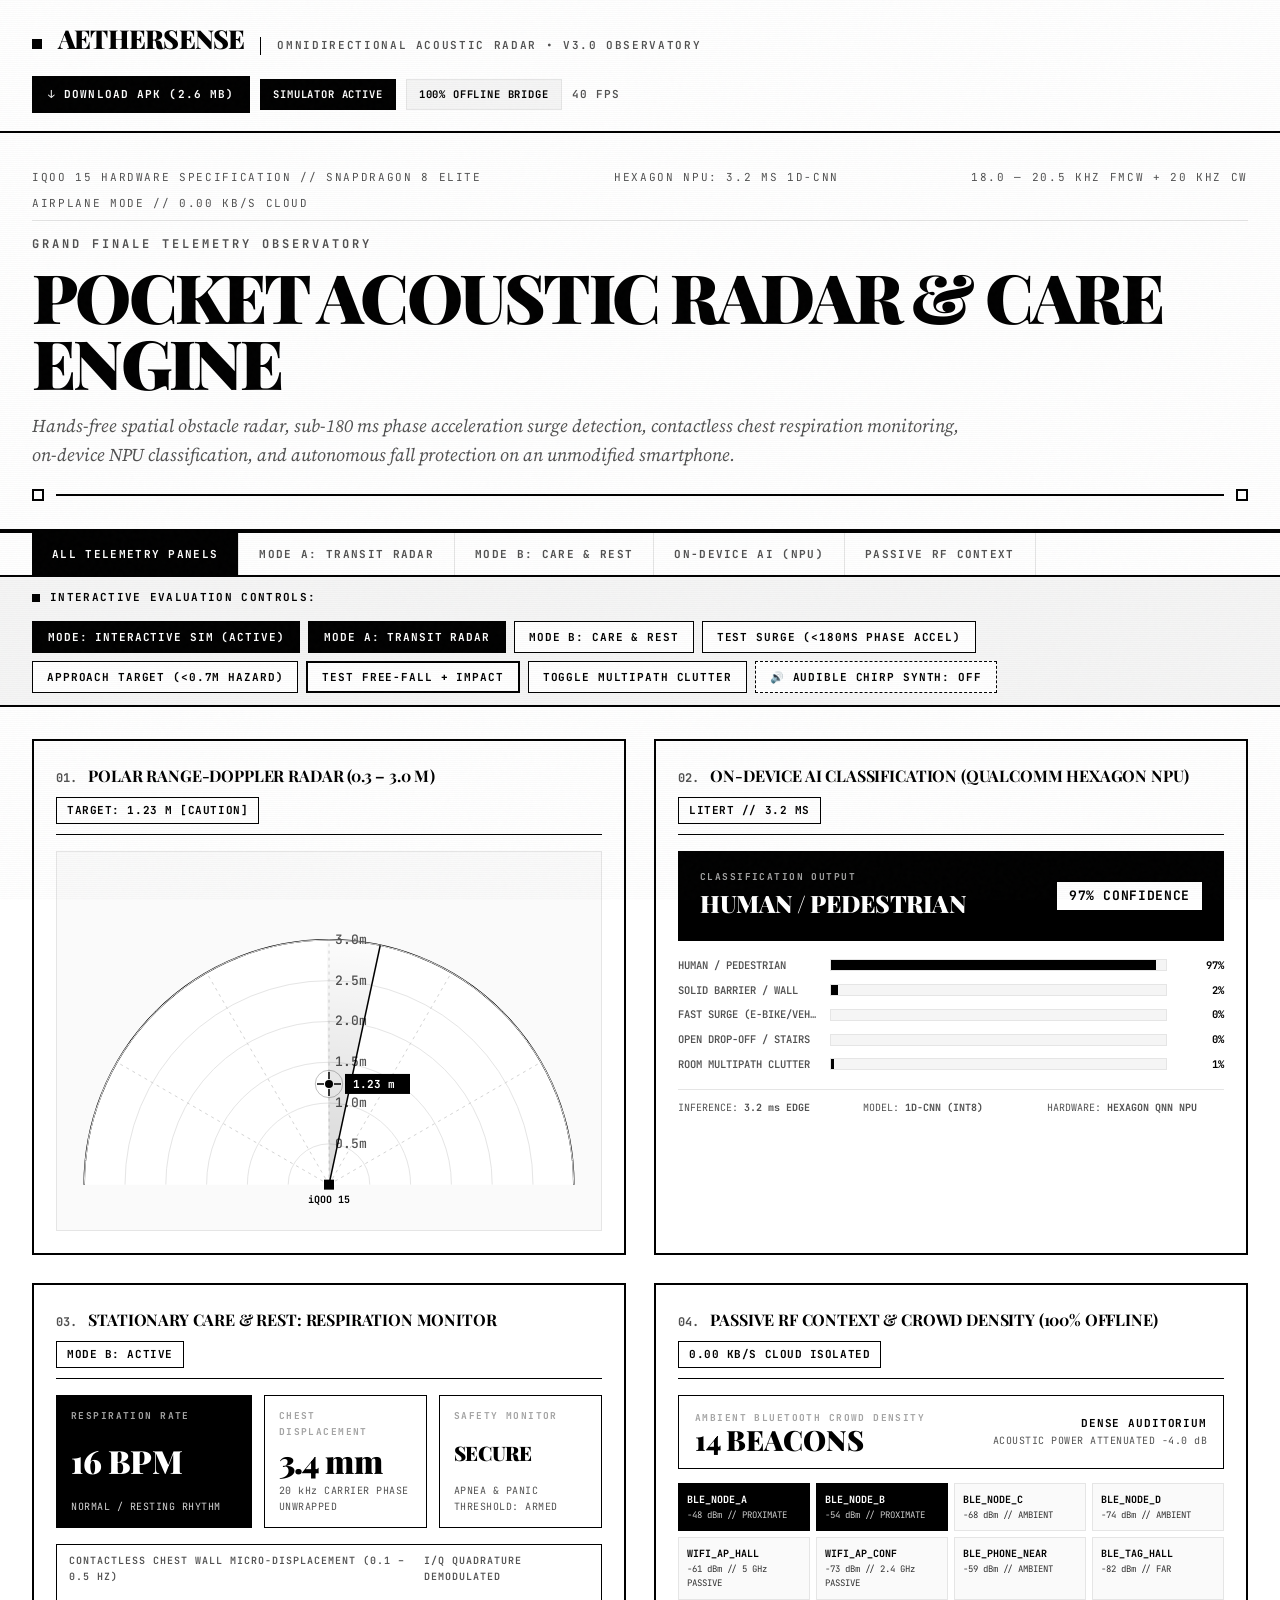
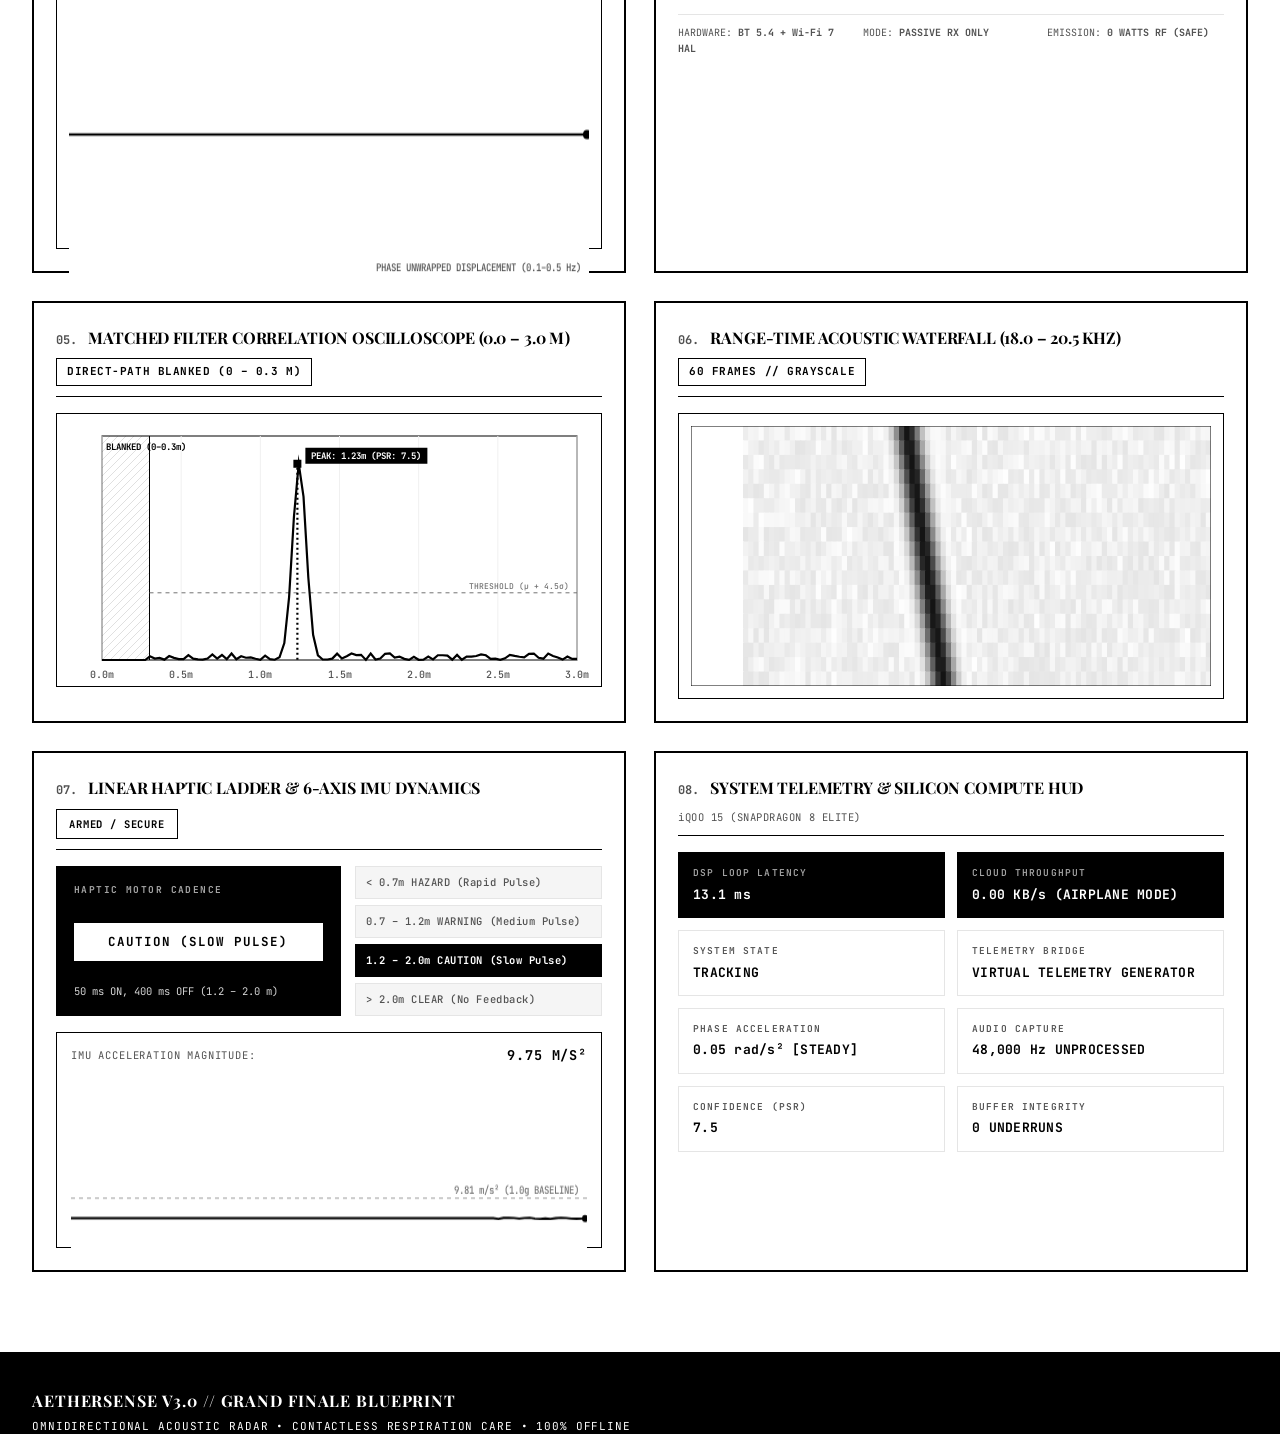
==== commit fa32c11b: "feat(simulator): implement full v3.0 Grand Finale features: Care & Rest Respiration, On-Device AI 1D" ====
--- a/observatory/index.html
+++ b/observatory/index.html
@@ -3,10 +3,10 @@
 <head>
   <meta charset="UTF-8">
   <meta name="viewport" content="width=device-width, initial-scale=1.0">
-  <title>AetherSense Observatory // Active Sonar Telemetry</title>
+  <title>AetherSense Observatory // Omnidirectional Acoustic Radar &amp; Care Engine</title>
   <link rel="preconnect" href="https://fonts.googleapis.com">
   <link rel="preconnect" href="https://fonts.gstatic.com" crossorigin>
-  <link href="https://fonts.googleapis.com/css2?family=JetBrains+Mono:wght@400;500;700&family=Playfair+Display:ital,wght@0,600;0,700;0,900;1,600;1,700&family=Source+Serif+4:ital,opsz,wght@0,8..60,400;0,8..60,600;1,8..60,400&display=swap" rel="stylesheet">
+  <link href="https://fonts.googleapis.com/css2?family=JetBrains+Mono:wght@400;500;600;700&family=Playfair+Display:ital,wght@0,600;0,700;0,900;1,600;1,700&family=Source+Serif+4:ital,opsz,wght@0,8..60,400;0,8..60,600;1,8..60,400&display=swap" rel="stylesheet">
   <link rel="stylesheet" href="styles.css">
 </head>
 <body>
@@ -16,9 +16,9 @@
     <div class="impact-card">
       <div class="impact-marker">EMERGENCY TRIPWIRE TRIGGERED</div>
       <h1 class="impact-title">IMPACT SHOCK DETECTED</h1>
-      <p class="impact-subtitle">Sub-100 ms IMU free-fall to peak shock sequence detected. Sonar chirps suspended to conserve battery and alert caregiver.</p>
+      <p class="impact-subtitle">Sub-100 ms IMU free-fall to peak shock sequence detected (&lt;0.2g to &gt;3.0g). Ultrasonic emission suspended; emergency beacon latched.</p>
       <div class="impact-stats" id="impact-stats">PEAK ACCEL: 38.5 m/s²</div>
-      <button id="btn-dismiss-overlay" class="btn-overlay-dismiss">DISMISS EMERGENCY ALERT &amp; RESUME SONAR</button>
+      <button id="btn-dismiss-overlay" class="btn-overlay-dismiss">DISMISS EMERGENCY ALERT &amp; RESUME RADAR</button>
     </div>
   </aside>
 
@@ -27,7 +27,7 @@
     <div class="nav-brand">
       <span class="brand-dot" aria-hidden="true"></span>
       <span class="brand-title">AETHERSENSE</span>
-      <span class="brand-tag">ACTIVE SONAR OBSERVATORY</span>
+      <span class="brand-tag">OMNIDIRECTIONAL ACOUSTIC RADAR &bull; v3.0 OBSERVATORY</span>
     </div>
     <div class="nav-status">
       <a href="aethersense-mvp.apk" download class="btn-apk-download" title="Download Android APK">
@@ -42,15 +42,16 @@
   <!-- Editorial Hero Statement -->
   <section class="editorial-hero">
     <div class="hero-meta-row">
-      <span>iQOO 15 ARCHITECTURE // SNAPDRAGON 8 ELITE</span>
-      <span>BANDWIDTH: 18.0 — 20.0 kHz FMCW</span>
+      <span>iQOO 15 HARDWARE SPECIFICATION // SNAPDRAGON 8 ELITE</span>
+      <span>HEXAGON NPU: 3.2 ms 1D-CNN</span>
+      <span>18.0 — 20.5 kHz FMCW + 20 kHz CW</span>
       <span>AIRPLANE MODE // 0.00 KB/s CLOUD</span>
     </div>
     <div class="hero-headline-container">
-      <span class="hero-super">TELEMETRY OBSERVATION DECK</span>
-      <h1 class="hero-title">ACOUSTIC RADAR ENGINE</h1>
+      <span class="hero-super">GRAND FINALE TELEMETRY OBSERVATORY</span>
+      <h1 class="hero-title">POCKET ACOUSTIC RADAR &amp; CARE ENGINE</h1>
       <p class="hero-subtitle">
-        Unmodified smartphone hardware transformed into a hands-free spatial radar. Continuous near-ultrasonic FMCW chirps measure obstacle distance and velocity with sub-80 ms tactile danger signaling.
+        Hands-free spatial obstacle radar, sub-180 ms phase acceleration surge detection, contactless chest respiration monitoring, on-device NPU classification, and autonomous fall protection on an unmodified smartphone.
       </p>
     </div>
     <div class="hero-deco-row">
@@ -60,7 +61,16 @@
     </div>
   </section>
 
-  <!-- Interactive Hackathon Evaluation Bar -->
+  <!-- Perspective View Tabs -->
+  <nav class="view-tabs-bar" aria-label="Perspective View Filters">
+    <button class="tab-btn active" data-filter="all">ALL TELEMETRY PANELS</button>
+    <button class="tab-btn" data-filter="transit">MODE A: TRANSIT RADAR</button>
+    <button class="tab-btn" data-filter="care">MODE B: CARE &amp; REST</button>
+    <button class="tab-btn" data-filter="ai">ON-DEVICE AI (NPU)</button>
+    <button class="tab-btn" data-filter="rf">PASSIVE RF CONTEXT</button>
+  </nav>
+
+  <!-- Interactive Hackathon Evaluation Controls -->
   <section class="judge-toolbar" aria-label="Interactive Evaluation Controls">
     <div class="toolbar-title">
       <span class="toolbar-title-bullet"></span>
@@ -68,19 +78,23 @@
     </div>
     <div class="toolbar-actions">
       <button id="btn-sim-toggle" class="btn-tool active">MODE: INTERACTIVE SIM</button>
+      <button id="btn-switch-transit" class="btn-tool active">MODE A: TRANSIT RADAR</button>
+      <button id="btn-switch-care" class="btn-tool">MODE B: CARE &amp; REST</button>
+      <button id="btn-test-surge" class="btn-tool">TEST SURGE (&lt;180ms PHASE ACCEL)</button>
       <button id="btn-test-approach" class="btn-tool">APPROACH TARGET (&lt;0.7m HAZARD)</button>
       <button id="btn-test-impact" class="btn-tool btn-danger">TEST FREE-FALL + IMPACT</button>
-      <button id="btn-test-clutter" class="btn-tool">TOGGLE CLUTTER / MULTIPATH</button>
+      <button id="btn-test-clutter" class="btn-tool">TOGGLE MULTIPATH CLUTTER</button>
+      <button id="btn-audio-toggle" class="btn-tool btn-audio muted">🔊 AUDIBLE CHIRP SYNTH: OFF</button>
     </div>
   </section>
 
   <!-- Main Observatory Dashboard Grid -->
   <main class="dashboard-grid">
 
-    <!-- Panel 1: Polar Range Radar -->
-    <section class="panel panel-radar">
-      <header class="panel-header">
-        <h2><span class="panel-header-num">01.</span> POLAR RANGE RADAR (0.3 – 2.5 m)</h2>
+    <!-- Panel 1: Polar Range Radar & Surge Vector (Transit Mode) -->
+    <section class="panel col-6 panel-filter-transit" id="panel-radar">
+      <header class="panel-header">
+        <h2><span class="panel-header-num">01.</span> POLAR RANGE-DOPPLER RADAR (0.3 – 3.0 m)</h2>
         <span id="target-readout" class="readout-pill">SEARCHING</span>
       </header>
       <div class="canvas-container">
@@ -88,58 +102,187 @@
       </div>
     </section>
 
-    <!-- Panel 2: System Telemetry HUD -->
-    <section class="panel panel-hud">
-      <header class="panel-header">
-        <h2><span class="panel-header-num">02.</span> SYSTEM TELEMETRY HUD</h2>
-        <span class="status-indicator">SNAPDRAGON 8 ELITE / DIMENSITY 9400</span>
-      </header>
-      <div class="hud-grid">
-        <div class="hud-item inverted-stat">
-          <span class="hud-label">DSP LOOP LATENCY</span>
-          <span id="hud-latency" class="hud-val">12.8 ms</span>
-        </div>
-        <div class="hud-item inverted-stat">
-          <span class="hud-label">CLOUD THROUGHPUT</span>
-          <span id="hud-cloud" class="hud-val">0.00 KB/s (ISOLATED)</span>
-        </div>
-        <div class="hud-item">
-          <span class="hud-label">SYSTEM STATE</span>
-          <span id="hud-status" class="hud-val text-bold">TRACKING</span>
-        </div>
-        <div class="hud-item">
-          <span class="hud-label">TELEMETRY BRIDGE</span>
-          <span id="hud-conn" class="hud-val">127.0.0.1:8080 (OFFLINE)</span>
-        </div>
-        <div class="hud-item">
-          <span class="hud-label">ACOUSTIC BAND</span>
-          <span class="hud-val">18.0 – 20.0 kHz (LFM)</span>
-        </div>
-        <div class="hud-item">
-          <span class="hud-label">AUDIO CAPTURE</span>
-          <span id="hud-samplerate" class="hud-val">48,000 Hz UNPROCESSED</span>
-        </div>
-        <div class="hud-item">
-          <span class="hud-label">CONFIDENCE (PSR)</span>
-          <span id="hud-psr" class="hud-val text-bold">7.4</span>
-        </div>
-        <div class="hud-item">
-          <span class="hud-label">BUFFER INTEGRITY</span>
-          <span id="hud-buffer" class="hud-val text-bold">0 UNDERRUNS</span>
-        </div>
-      </div>
-    </section>
-
-    <!-- Panel 3: Haptic & IMU Monitor -->
-    <section class="panel panel-imu">
-      <header class="panel-header">
-        <h2><span class="panel-header-num">03.</span> HAPTIC &amp; IMU MONITOR</h2>
+    <!-- Panel 2: On-Device AI Classification (Hexagon NPU 1D-CNN) -->
+    <section class="panel col-6 panel-filter-ai" id="panel-ai">
+      <header class="panel-header">
+        <h2><span class="panel-header-num">02.</span> ON-DEVICE AI CLASSIFICATION (QUALCOMM HEXAGON NPU)</h2>
+        <span class="readout-pill" id="ai-npu-badge">LITERT // 3.2 ms</span>
+      </header>
+      <div class="ai-layout">
+        <div class="ai-prediction-card">
+          <div>
+            <div class="card-label">CLASSIFICATION OUTPUT</div>
+            <div class="ai-class-name" id="ai-class-name">HUMAN / PEDESTRIAN</div>
+          </div>
+          <div class="ai-confidence-pill" id="ai-confidence">98.4% CONFIDENCE</div>
+        </div>
+
+        <div class="ai-class-bars">
+          <div class="class-bar-row">
+            <span class="class-bar-label">HUMAN / PEDESTRIAN</span>
+            <div class="class-bar-track"><div class="class-bar-fill" id="bar-human" style="width: 98%;"></div></div>
+            <span class="class-bar-percent" id="pct-human">98%</span>
+          </div>
+          <div class="class-bar-row">
+            <span class="class-bar-label">SOLID BARRIER / WALL</span>
+            <div class="class-bar-track"><div class="class-bar-fill" id="bar-wall" style="width: 1%;"></div></div>
+            <span class="class-bar-percent" id="pct-wall">1%</span>
+          </div>
+          <div class="class-bar-row">
+            <span class="class-bar-label">FAST SURGE (E-BIKE/VEHICLE)</span>
+            <div class="class-bar-track"><div class="class-bar-fill" id="bar-surge" style="width: 0%;"></div></div>
+            <span class="class-bar-percent" id="pct-surge">0%</span>
+          </div>
+          <div class="class-bar-row">
+            <span class="class-bar-label">OPEN DROP-OFF / STAIRS</span>
+            <div class="class-bar-track"><div class="class-bar-fill" id="bar-drop" style="width: 0%;"></div></div>
+            <span class="class-bar-percent" id="pct-drop">0%</span>
+          </div>
+          <div class="class-bar-row">
+            <span class="class-bar-label">ROOM MULTIPATH CLUTTER</span>
+            <div class="class-bar-track"><div class="class-bar-fill" id="bar-clutter" style="width: 1%;"></div></div>
+            <span class="class-bar-percent" id="pct-clutter">1%</span>
+          </div>
+        </div>
+
+        <div class="ai-meta-grid">
+          <div><span>INFERENCE:</span> <strong>3.2 ms EDGE</strong></div>
+          <div><span>MODEL:</span> <strong>1D-CNN (INT8)</strong></div>
+          <div><span>HARDWARE:</span> <strong>HEXAGON QNN NPU</strong></div>
+        </div>
+      </div>
+    </section>
+
+    <!-- Panel 3: Stationary Care & Rest: Contactless Respiration Monitor -->
+    <section class="panel col-6 panel-filter-care" id="panel-care">
+      <header class="panel-header">
+        <h2><span class="panel-header-num">03.</span> STATIONARY CARE &amp; REST: RESPIRATION MONITOR</h2>
+        <span class="readout-pill" id="care-mode-badge">MODE B: ACTIVE</span>
+      </header>
+      <div class="respiration-layout">
+        <div class="respiration-hero-stats">
+          <div class="resp-stat-card inverted">
+            <span class="card-label">RESPIRATION RATE</span>
+            <div class="resp-val-large" id="resp-rate-val">16 BPM</div>
+            <div class="resp-subtext" id="resp-status-text">NORMAL / RESTING RHYTHM</div>
+          </div>
+          <div class="resp-stat-card">
+            <span class="card-label">CHEST DISPLACEMENT</span>
+            <div class="resp-val-large" id="resp-disp-val">3.4 mm</div>
+            <div class="resp-subtext">20 kHz CARRIER PHASE UNWRAPPED</div>
+          </div>
+          <div class="resp-stat-card">
+            <span class="card-label">SAFETY MONITOR</span>
+            <div class="resp-val-large" id="resp-guard-val" style="font-size: 20px; line-height: 1.4;">SECURE</div>
+            <div class="resp-subtext">APNEA &amp; PANIC THRESHOLD: ARMED</div>
+          </div>
+        </div>
+
+        <div class="respiration-canvas-box">
+          <div class="respiration-canvas-header">
+            <span>CONTACTLESS CHEST WALL MICRO-DISPLACEMENT (0.1 – 0.5 Hz)</span>
+            <span id="resp-phase-text">I/Q QUADRATURE DEMODULATED</span>
+          </div>
+          <canvas id="respirationCanvas" height="100"></canvas>
+        </div>
+      </div>
+    </section>
+
+    <!-- Panel 4: Passive RF Context & Ambient BLE Crowd Matrix -->
+    <section class="panel col-6 panel-filter-rf" id="panel-rf">
+      <header class="panel-header">
+        <h2><span class="panel-header-num">04.</span> PASSIVE RF CONTEXT &amp; CROWD DENSITY (100% OFFLINE)</h2>
+        <span class="readout-pill" id="rf-privacy-badge">0.00 KB/s CLOUD ISOLATED</span>
+      </header>
+      <div class="rf-layout">
+        <div class="rf-density-card">
+          <div>
+            <div class="card-label">AMBIENT BLUETOOTH CROWD DENSITY</div>
+            <div class="rf-density-count" id="rf-beacon-count">14 BEACONS</div>
+          </div>
+          <div style="text-align: right;">
+            <div class="rf-density-desc" id="rf-density-label">DENSE AUDITORIUM</div>
+            <div class="resp-subtext" style="color: var(--muted-foreground);">ACOUSTIC POWER ATTENUATED -4.0 dB</div>
+          </div>
+        </div>
+
+        <div class="rf-beacons-grid">
+          <div class="rf-beacon-node active-near">
+            <div class="rf-beacon-id">BLE_NODE_A</div>
+            <div class="rf-beacon-rssi">-48 dBm // PROXIMATE</div>
+          </div>
+          <div class="rf-beacon-node active-near">
+            <div class="rf-beacon-id">BLE_NODE_B</div>
+            <div class="rf-beacon-rssi">-54 dBm // PROXIMATE</div>
+          </div>
+          <div class="rf-beacon-node">
+            <div class="rf-beacon-id">BLE_NODE_C</div>
+            <div class="rf-beacon-rssi">-68 dBm // AMBIENT</div>
+          </div>
+          <div class="rf-beacon-node">
+            <div class="rf-beacon-id">BLE_NODE_D</div>
+            <div class="rf-beacon-rssi">-74 dBm // AMBIENT</div>
+          </div>
+          <div class="rf-beacon-node">
+            <div class="rf-beacon-id">WIFI_AP_HALL</div>
+            <div class="rf-beacon-rssi">-61 dBm // 5 GHz PASSIVE</div>
+          </div>
+          <div class="rf-beacon-node">
+            <div class="rf-beacon-id">WIFI_AP_CONF</div>
+            <div class="rf-beacon-rssi">-73 dBm // 2.4 GHz PASSIVE</div>
+          </div>
+          <div class="rf-beacon-node">
+            <div class="rf-beacon-id">BLE_PHONE_NEAR</div>
+            <div class="rf-beacon-rssi">-59 dBm // AMBIENT</div>
+          </div>
+          <div class="rf-beacon-node">
+            <div class="rf-beacon-id">BLE_TAG_HALL</div>
+            <div class="rf-beacon-rssi">-82 dBm // FAR</div>
+          </div>
+        </div>
+
+        <div class="ai-meta-grid">
+          <div><span>HARDWARE:</span> <strong>BT 5.4 + Wi-Fi 7 HAL</strong></div>
+          <div><span>MODE:</span> <strong>PASSIVE RX ONLY</strong></div>
+          <div><span>EMISSION:</span> <strong>0 WATTS RF (SAFE)</strong></div>
+        </div>
+      </div>
+    </section>
+
+    <!-- Panel 5: Real-Time Correlation Oscilloscope (0.0 – 3.0 m) -->
+    <section class="panel col-6 panel-filter-transit" id="panel-scope">
+      <header class="panel-header">
+        <h2><span class="panel-header-num">05.</span> MATCHED FILTER CORRELATION OSCILLOSCOPE (0.0 – 3.0 m)</h2>
+        <span id="peak-readout" class="readout-pill">DIRECT-PATH BLANKED (0 – 0.3 m)</span>
+      </header>
+      <div class="scope-layout">
+        <div class="scope-row">
+          <canvas id="scopeCanvas" height="150"></canvas>
+        </div>
+      </div>
+    </section>
+
+    <!-- Panel 6: Acoustic Waterfall & Spectrogram -->
+    <section class="panel col-6 panel-filter-transit" id="panel-waterfall">
+      <header class="panel-header">
+        <h2><span class="panel-header-num">06.</span> RANGE-TIME ACOUSTIC WATERFALL (18.0 – 20.5 kHz)</h2>
+        <span class="readout-pill">60 FRAMES // GRAYSCALE</span>
+      </header>
+      <div class="waterfall-row">
+        <canvas id="waterfallCanvas" height="150"></canvas>
+      </div>
+    </section>
+
+    <!-- Panel 7: Haptic & IMU Monitor -->
+    <section class="panel col-6 panel-filter-transit" id="panel-haptic">
+      <header class="panel-header">
+        <h2><span class="panel-header-num">07.</span> LINEAR HAPTIC LADDER &amp; 6-AXIS IMU DYNAMICS</h2>
         <span id="tripwire-badge" class="badge badge-armed">ARMED / SECURE</span>
       </header>
       <div class="imu-content">
         <div class="haptic-display">
           <div class="haptic-card">
-            <span class="card-label">HAPTIC CADENCE ENGINE</span>
+            <span class="card-label">HAPTIC MOTOR CADENCE</span>
             <div id="haptic-level" class="haptic-badge">CAUTION (SLOW PULSE)</div>
             <div class="cadence-desc" id="haptic-desc">50 ms ON, 400 ms OFF (1.2 – 2.0 m)</div>
           </div>
@@ -161,22 +304,44 @@
       </div>
     </section>
 
-    <!-- Panel 4: Real-Time Correlation Oscilloscope & Waterfall -->
-    <section class="panel panel-scope">
-      <header class="panel-header">
-        <h2><span class="panel-header-num">04.</span> CORRELATION OSCILLOSCOPE &amp; WATERFALL (0.0 – 3.0 m)</h2>
-        <span id="peak-readout" class="readout-pill">DIRECT-PATH BLANKED (0 – 0.3 m)</span>
-      </header>
-      <div class="scope-layout">
-        <div class="scope-row">
-          <canvas id="scopeCanvas" height="150"></canvas>
-        </div>
-        <div class="waterfall-row">
-          <div class="waterfall-header-row">
-            <span class="waterfall-title">RANGE-TIME WATERFALL (PAST 10 SECONDS)</span>
-            <span class="waterfall-meta">60 FRAMES // HIGH DENSITY</span>
-          </div>
-          <canvas id="waterfallCanvas" height="110"></canvas>
+    <!-- Panel 8: System Telemetry & Compute HUD -->
+    <section class="panel col-6 panel-filter-transit" id="panel-hud">
+      <header class="panel-header">
+        <h2><span class="panel-header-num">08.</span> SYSTEM TELEMETRY &amp; SILICON COMPUTE HUD</h2>
+        <span class="status-indicator">iQOO 15 (SNAPDRAGON 8 ELITE)</span>
+      </header>
+      <div class="hud-grid">
+        <div class="hud-item inverted-stat">
+          <span class="hud-label">DSP LOOP LATENCY</span>
+          <span id="hud-latency" class="hud-val">12.8 ms</span>
+        </div>
+        <div class="hud-item inverted-stat">
+          <span class="hud-label">CLOUD THROUGHPUT</span>
+          <span id="hud-cloud" class="hud-val">0.00 KB/s (AIRPLANE MODE)</span>
+        </div>
+        <div class="hud-item">
+          <span class="hud-label">SYSTEM STATE</span>
+          <span id="hud-status" class="hud-val text-bold">TRANSIT TRACKING</span>
+        </div>
+        <div class="hud-item">
+          <span class="hud-label">TELEMETRY BRIDGE</span>
+          <span id="hud-conn" class="hud-val">127.0.0.1:8080 (WS BRIDGE)</span>
+        </div>
+        <div class="hud-item">
+          <span class="hud-label">PHASE ACCELERATION</span>
+          <span id="hud-phase-accel" class="hud-val">0.12 rad/s² (NORMAL)</span>
+        </div>
+        <div class="hud-item">
+          <span class="hud-label">AUDIO CAPTURE</span>
+          <span id="hud-samplerate" class="hud-val">48,000 Hz UNPROCESSED</span>
+        </div>
+        <div class="hud-item">
+          <span class="hud-label">CONFIDENCE (PSR)</span>
+          <span id="hud-psr" class="hud-val text-bold">7.4</span>
+        </div>
+        <div class="hud-item">
+          <span class="hud-label">BUFFER INTEGRITY</span>
+          <span id="hud-buffer" class="hud-val text-bold">0 UNDERRUNS</span>
         </div>
       </div>
     </section>
@@ -187,15 +352,17 @@
   <footer class="observatory-footer">
     <div class="footer-content">
       <div class="footer-left">
-        <span class="footer-brand">AETHERSENSE MVP</span>
-        <span>OMNIDIRECTIONAL ACOUSTIC SPATIAL RADAR &bull; 100% OFFLINE</span>
+        <span class="footer-brand">AETHERSENSE v3.0 // GRAND FINALE BLUEPRINT</span>
+        <span>OMNIDIRECTIONAL ACOUSTIC RADAR &bull; CONTACTLESS RESPIRATION CARE &bull; 100% OFFLINE</span>
       </div>
       <div class="footer-right">
-        <a href="aethersense-mvp.apk" download>GET APK</a>
+        <a href="aethersense-mvp.apk" download>GET APK (2.6 MB)</a>
         <span>&bull;</span>
         <span>iQOO 15 / ANDROID 14+</span>
         <span>&bull;</span>
-        <span>ZERO CLOUD TELEMETRY</span>
+        <span>HEXAGON NPU 1D-CNN</span>
+        <span>&bull;</span>
+        <span>OFFICE KIT BRIDGE</span>
       </div>
     </div>
   </footer>
--- a/observatory/styles.css
+++ b/observatory/styles.css
@@ -1,9 +1,10 @@
 /* ==========================================================================
    AETHERSENSE OBSERVATORY // MINIMALIST MONOCHROME DESIGN SYSTEM
-   Editorial, Architectural, Timeless, Austere, Uncompromising
-   ========================================================================== */
-
-@import url('https://fonts.googleapis.com/css2?family=JetBrains+Mono:wght@400;500;700&family=Playfair+Display:ital,wght@0,600;0,700;0,900;1,600;1,700&family=Source+Serif+4:ital,opsz,wght@0,8..60,400;0,8..60,600;1,8..60,400&display=swap');
+   Full Technical Specification v3.0 // Grand Finale Blueprint
+   Acoustic Radar • Care & Rest Mode • On-Device AI • Passive RF Context
+   ========================================================================== */
+
+@import url('https://fonts.googleapis.com/css2?family=JetBrains+Mono:wght@400;500;600;700&family=Playfair+Display:ital,wght@0,600;0,700;0,900;1,600;1,700&family=Source+Serif+4:ital,opsz,wght@0,8..60,400;0,8..60,600;1,8..60,400&display=swap');
 
 :root {
   /* Strict Monochrome Color Tokens */
@@ -11,13 +12,8 @@
   --foreground: #000000;
   --muted: #F5F5F5;
   --muted-foreground: #525252;
-  --accent: #000000;
-  --accent-foreground: #FFFFFF;
-  --border: #000000;
   --border-light: #E5E5E5;
   --card: #FFFFFF;
-  --card-foreground: #000000;
-  --ring: #000000;
 
   /* Typography Stacks */
   --font-display: "Playfair Display", Georgia, "Times New Roman", serif;
@@ -97,7 +93,7 @@
   align-items: center;
   flex-wrap: wrap;
   gap: 16px;
-  padding: 20px 32px;
+  padding: 18px 32px;
   background-color: var(--background);
   border-bottom: 2px solid var(--foreground);
 }
@@ -129,7 +125,7 @@
 .brand-tag {
   font-family: var(--font-mono);
   font-size: 11px;
-  font-weight: 500;
+  font-weight: 600;
   letter-spacing: 0.15em;
   color: var(--muted-foreground);
   text-transform: uppercase;
@@ -140,7 +136,7 @@
 .nav-status {
   display: flex;
   align-items: center;
-  gap: 12px;
+  gap: 10px;
   flex-wrap: wrap;
 }
 
@@ -153,7 +149,7 @@
   background-color: var(--foreground);
   color: var(--background);
   text-decoration: none;
-  padding: 8px 16px;
+  padding: 8px 14px;
   border: 2px solid var(--foreground);
   transition: all 0.08s ease-in-out;
   display: inline-flex;
@@ -168,7 +164,7 @@
 
 .badge {
   font-family: var(--font-mono);
-  font-size: 11px;
+  font-size: 10.5px;
   font-weight: 700;
   letter-spacing: 0.08em;
   text-transform: uppercase;
@@ -219,11 +215,11 @@
 }
 
 /* ==========================================================================
-   EDITORIAL HERO STATEMENT (Oversized Typography & Geometric Accents)
+   EDITORIAL HERO STATEMENT
    ========================================================================== */
 
 .editorial-hero {
-  padding: 40px 32px 32px 32px;
+  padding: 36px 32px 28px 32px;
   border-bottom: 4px solid var(--foreground);
   background-color: var(--background);
   position: relative;
@@ -238,9 +234,11 @@
   letter-spacing: 0.15em;
   color: var(--muted-foreground);
   text-transform: uppercase;
-  margin-bottom: 16px;
+  margin-bottom: 14px;
   padding-bottom: 8px;
   border-bottom: 1px solid var(--border-light);
+  flex-wrap: wrap;
+  gap: 8px;
 }
 
 .hero-headline-container {
@@ -260,9 +258,9 @@
 
 .hero-title {
   font-family: var(--font-display);
-  font-size: clamp(38px, 6vw, 76px);
+  font-size: clamp(34px, 5.5vw, 68px);
   font-weight: 900;
-  line-height: 0.95;
+  line-height: 0.98;
   letter-spacing: -0.04em;
   text-transform: uppercase;
   color: var(--foreground);
@@ -270,18 +268,18 @@
 
 .hero-subtitle {
   font-family: var(--font-body);
-  font-size: clamp(15px, 1.6vw, 19px);
+  font-size: clamp(15px, 1.5vw, 18px);
   font-style: italic;
   color: var(--muted-foreground);
-  max-width: 900px;
-  margin-top: 10px;
+  max-width: 950px;
+  margin-top: 8px;
 }
 
 .hero-deco-row {
   display: flex;
   align-items: center;
   gap: 12px;
-  margin-top: 24px;
+  margin-top: 20px;
 }
 
 .hero-deco-line {
@@ -297,7 +295,46 @@
 }
 
 /* ==========================================================================
-   INTERACTIVE JUDGE EVALUATION CONTROLS
+   PERSPECTIVE VIEW FILTER TABS
+   ========================================================================== */
+
+.view-tabs-bar {
+  display: flex;
+  background-color: var(--background);
+  border-bottom: 2px solid var(--foreground);
+  padding: 0 32px;
+  overflow-x: auto;
+}
+
+.tab-btn {
+  font-family: var(--font-mono);
+  font-size: 11px;
+  font-weight: 700;
+  letter-spacing: 0.12em;
+  text-transform: uppercase;
+  padding: 14px 20px;
+  background: none;
+  border: none;
+  border-right: 1px solid var(--border-light);
+  color: var(--muted-foreground);
+  cursor: pointer;
+  white-space: nowrap;
+  transition: all 0.08s ease-in-out;
+}
+
+.tab-btn:hover {
+  color: var(--foreground);
+  background-color: var(--muted);
+}
+
+.tab-btn.active {
+  color: var(--background);
+  background-color: var(--foreground);
+  font-weight: 700;
+}
+
+/* ==========================================================================
+   INTERACTIVE JUDGE EVALUATION TOOLBAR
    ========================================================================== */
 
 .judge-toolbar {
@@ -305,10 +342,10 @@
   align-items: center;
   justify-content: space-between;
   flex-wrap: wrap;
-  gap: 16px;
+  gap: 14px;
   background-color: var(--muted);
   border-bottom: 2px solid var(--foreground);
-  padding: 14px 32px;
+  padding: 12px 32px;
 }
 
 .toolbar-title {
@@ -332,7 +369,7 @@
 
 .toolbar-actions {
   display: flex;
-  gap: 10px;
+  gap: 8px;
   flex-wrap: wrap;
 }
 
@@ -345,7 +382,7 @@
   font-weight: 700;
   letter-spacing: 0.08em;
   text-transform: uppercase;
-  padding: 8px 16px;
+  padding: 7px 14px;
   cursor: pointer;
   transition: all 0.08s ease-in-out;
 }
@@ -365,9 +402,16 @@
   border: 2px solid var(--foreground);
 }
 
-.btn-tool.btn-danger:hover {
-  background-color: var(--foreground);
-  color: var(--background);
+.btn-tool.btn-audio {
+  border: 2px solid var(--foreground);
+  background-color: #000000;
+  color: #FFFFFF;
+}
+
+.btn-tool.btn-audio.muted {
+  background-color: #FFFFFF;
+  color: #000000;
+  border: 1px dashed var(--foreground);
 }
 
 /* ==========================================================================
@@ -376,35 +420,42 @@
 
 .dashboard-grid {
   display: grid;
-  grid-template-columns: 1fr 1fr;
-  grid-gap: 32px;
+  grid-template-columns: repeat(12, 1fr);
+  grid-gap: 28px;
   padding: 32px;
-  max-width: 1600px;
+  max-width: 1650px;
   margin: 0 auto;
 }
+
+.col-6 { grid-column: span 6; }
+.col-4 { grid-column: span 4; }
+.col-8 { grid-column: span 8; }
+.col-12 { grid-column: span 12; }
 
 .panel {
   background-color: var(--card);
   border: 2px solid var(--foreground);
-  padding: 24px;
+  padding: 22px;
   display: flex;
   flex-direction: column;
   position: relative;
-  transition: transform 0.1s ease-in-out;
+  transition: opacity 0.15s ease-in-out;
 }
 
 .panel-header {
   display: flex;
   justify-content: space-between;
   align-items: baseline;
-  margin-bottom: 20px;
-  padding-bottom: 12px;
+  margin-bottom: 16px;
+  padding-bottom: 10px;
   border-bottom: 1px solid var(--foreground);
+  flex-wrap: wrap;
+  gap: 8px;
 }
 
 .panel-header h2 {
   font-family: var(--font-display);
-  font-size: 17px;
+  font-size: 16px;
   font-weight: 700;
   letter-spacing: -0.01em;
   text-transform: uppercase;
@@ -414,7 +465,7 @@
 .panel-header-num {
   font-family: var(--font-mono);
   font-weight: 700;
-  font-size: 13px;
+  font-size: 12px;
   margin-right: 8px;
   color: var(--muted-foreground);
 }
@@ -431,9 +482,14 @@
   color: var(--foreground);
 }
 
+.readout-pill.inverted {
+  background-color: var(--foreground);
+  color: var(--background);
+}
+
 .status-indicator {
   font-family: var(--font-mono);
-  font-size: 11px;
+  font-size: 10.5px;
   letter-spacing: 0.05em;
   color: var(--muted-foreground);
 }
@@ -456,7 +512,7 @@
 }
 
 /* ==========================================================================
-   SYSTEM TELEMETRY HUD (Inverted & High-Contrast Precision Grid)
+   SYSTEM TELEMETRY HUD
    ========================================================================== */
 
 .hud-grid {
@@ -495,24 +551,247 @@
 
 .hud-label {
   font-family: var(--font-mono);
+  font-size: 9.5px;
+  font-weight: 600;
+  color: var(--muted-foreground);
+  letter-spacing: 0.12em;
+  text-transform: uppercase;
+}
+
+.hud-val {
+  font-family: var(--font-mono);
+  font-size: 13px;
+  font-weight: 700;
+  letter-spacing: 0.02em;
+  color: var(--foreground);
+}
+
+/* ==========================================================================
+   CARE & REST MODE: CONTACTLESS RESPIRATION MONITOR
+   ========================================================================== */
+
+.respiration-layout {
+  display: flex;
+  flex-direction: column;
+  gap: 16px;
+}
+
+.respiration-hero-stats {
+  display: grid;
+  grid-template-columns: 1.2fr 1fr 1fr;
+  grid-gap: 12px;
+}
+
+.resp-stat-card {
+  border: 1px solid var(--foreground);
+  padding: 12px 14px;
+  background-color: var(--background);
+  display: flex;
+  flex-direction: column;
+  justify-content: space-between;
+}
+
+.resp-stat-card.inverted {
+  background-color: var(--foreground);
+  color: var(--background);
+}
+
+.resp-stat-card.inverted .card-label {
+  color: #A3A3A3;
+}
+
+.resp-val-large {
+  font-family: var(--font-display);
+  font-size: 32px;
+  font-weight: 900;
+  line-height: 1;
+  margin: 6px 0;
+  letter-spacing: -0.02em;
+}
+
+.resp-subtext {
+  font-family: var(--font-mono);
+  font-size: 10px;
+  letter-spacing: 0.05em;
+  color: var(--muted-foreground);
+}
+
+.resp-stat-card.inverted .resp-subtext {
+  color: #D4D4D4;
+}
+
+.respiration-canvas-box {
+  border: 1px solid var(--foreground);
+  background-color: #FFFFFF;
+  padding: 8px 12px;
+}
+
+.respiration-canvas-header {
+  display: flex;
+  justify-content: space-between;
+  font-family: var(--font-mono);
   font-size: 10px;
   font-weight: 600;
-  color: var(--muted-foreground);
-  letter-spacing: 0.12em;
-  text-transform: uppercase;
-}
-
-.hud-val {
+  letter-spacing: 0.1em;
+  text-transform: uppercase;
+  margin-bottom: 6px;
+  color: var(--muted-foreground);
+}
+
+/* ==========================================================================
+   ON-DEVICE AI CLASSIFICATION (1D-CNN ON HEXAGON NPU)
+   ========================================================================== */
+
+.ai-layout {
+  display: flex;
+  flex-direction: column;
+  gap: 16px;
+}
+
+.ai-prediction-card {
+  background-color: var(--foreground);
+  color: var(--background);
+  border: 2px solid var(--foreground);
+  padding: 16px 20px;
+  display: flex;
+  justify-content: space-between;
+  align-items: center;
+}
+
+.ai-class-name {
+  font-family: var(--font-display);
+  font-size: 24px;
+  font-weight: 900;
+  letter-spacing: -0.02em;
+  text-transform: uppercase;
+}
+
+.ai-confidence-pill {
   font-family: var(--font-mono);
   font-size: 13px;
   font-weight: 700;
-  letter-spacing: 0.02em;
-  color: var(--foreground);
-}
-
-/* Semantic Monochrome Text Helpers */
-.text-bold { font-weight: 700; }
-.text-muted { color: var(--muted-foreground); }
+  background-color: var(--background);
+  color: var(--foreground);
+  padding: 4px 12px;
+  letter-spacing: 0.05em;
+}
+
+.ai-class-bars {
+  display: flex;
+  flex-direction: column;
+  gap: 8px;
+}
+
+.class-bar-row {
+  display: flex;
+  align-items: center;
+  gap: 12px;
+  font-family: var(--font-mono);
+  font-size: 10.5px;
+}
+
+.class-bar-label {
+  width: 140px;
+  white-space: nowrap;
+  overflow: hidden;
+  text-overflow: ellipsis;
+  color: var(--muted-foreground);
+  font-weight: 600;
+}
+
+.class-bar-track {
+  flex-grow: 1;
+  height: 12px;
+  background-color: var(--muted);
+  border: 1px solid var(--border-light);
+  position: relative;
+}
+
+.class-bar-fill {
+  height: 100%;
+  background-color: var(--foreground);
+  transition: width 0.15s ease-in-out;
+}
+
+.class-bar-percent {
+  width: 45px;
+  text-align: right;
+  font-weight: 700;
+}
+
+.ai-meta-grid {
+  display: grid;
+  grid-template-columns: repeat(3, 1fr);
+  grid-gap: 8px;
+  font-family: var(--font-mono);
+  font-size: 10px;
+  border-top: 1px solid var(--border-light);
+  padding-top: 10px;
+  color: var(--muted-foreground);
+}
+
+/* ==========================================================================
+   PASSIVE RF CONTEXT & BLE CROWD MATRIX
+   ========================================================================== */
+
+.rf-layout {
+  display: flex;
+  flex-direction: column;
+  gap: 14px;
+}
+
+.rf-density-card {
+  border: 1px solid var(--foreground);
+  padding: 14px 16px;
+  background-color: var(--background);
+  display: flex;
+  justify-content: space-between;
+  align-items: center;
+}
+
+.rf-density-count {
+  font-family: var(--font-display);
+  font-size: 28px;
+  font-weight: 900;
+  line-height: 1;
+}
+
+.rf-density-desc {
+  font-family: var(--font-mono);
+  font-size: 11px;
+  font-weight: 700;
+  letter-spacing: 0.08em;
+  text-transform: uppercase;
+}
+
+.rf-beacons-grid {
+  display: grid;
+  grid-template-columns: repeat(4, 1fr);
+  grid-gap: 6px;
+}
+
+.rf-beacon-node {
+  border: 1px solid var(--border-light);
+  padding: 8px;
+  font-family: var(--font-mono);
+  font-size: 10px;
+  background-color: #FAFAFA;
+}
+
+.rf-beacon-node.active-near {
+  border: 1px solid var(--foreground);
+  background-color: var(--foreground);
+  color: var(--background);
+}
+
+.rf-beacon-id {
+  font-weight: 700;
+}
+
+.rf-beacon-rssi {
+  font-size: 9px;
+  opacity: 0.8;
+}
 
 /* ==========================================================================
    HAPTIC & IMU MONITOR
@@ -521,19 +800,19 @@
 .imu-content {
   display: flex;
   flex-direction: column;
-  gap: 20px;
+  gap: 16px;
 }
 
 .haptic-display {
   display: grid;
   grid-template-columns: 1.15fr 1fr;
-  grid-gap: 16px;
+  grid-gap: 14px;
 }
 
 .haptic-card {
   background-color: var(--foreground);
   color: var(--background);
-  padding: 16px;
+  padding: 14px 16px;
   border: 2px solid var(--foreground);
   display: flex;
   flex-direction: column;
@@ -542,7 +821,7 @@
 
 .card-label {
   font-family: var(--font-mono);
-  font-size: 10px;
+  font-size: 9.5px;
   font-weight: 700;
   letter-spacing: 0.15em;
   text-transform: uppercase;
@@ -550,12 +829,12 @@
 }
 
 .haptic-badge {
-  margin: 12px 0 8px 0;
-  padding: 10px 14px;
+  margin: 10px 0 6px 0;
+  padding: 8px 12px;
   text-align: center;
   font-family: var(--font-mono);
   font-weight: 700;
-  font-size: 13px;
+  font-size: 12.5px;
   letter-spacing: 0.08em;
   text-transform: uppercase;
   border: 1px solid var(--background);
@@ -565,11 +844,10 @@
 
 .cadence-desc {
   font-family: var(--font-mono);
-  font-size: 11px;
+  font-size: 10.5px;
   color: #D4D4D4;
 }
 
-/* Threat Ladder: Stark Architectural Steps */
 .threat-ladder {
   display: flex;
   flex-direction: column;
@@ -577,9 +855,9 @@
 }
 
 .ladder-step {
-  padding: 8px 12px;
-  font-family: var(--font-mono);
-  font-size: 11px;
+  padding: 7px 10px;
+  font-family: var(--font-mono);
+  font-size: 10.5px;
   font-weight: 500;
   letter-spacing: 0.05em;
   color: var(--muted-foreground);
@@ -595,11 +873,10 @@
   font-weight: 700;
 }
 
-/* Accelerometer Container */
 .accel-container {
   background-color: var(--background);
   border: 1px solid var(--foreground);
-  padding: 14px 16px;
+  padding: 12px 14px;
 }
 
 .accel-header {
@@ -607,8 +884,8 @@
   justify-content: space-between;
   align-items: center;
   font-family: var(--font-mono);
-  font-size: 11px;
-  margin-bottom: 10px;
+  font-size: 10.5px;
+  margin-bottom: 8px;
   text-transform: uppercase;
   letter-spacing: 0.08em;
 }
@@ -619,7 +896,7 @@
 
 .accel-header strong {
   font-family: var(--font-mono);
-  font-size: 14px;
+  font-size: 13.5px;
   font-weight: 700;
   color: var(--foreground);
 }
@@ -627,10 +904,6 @@
 /* ==========================================================================
    OSCILLOSCOPE & WATERFALL
    ========================================================================== */
-
-.panel-scope {
-  grid-column: span 2;
-}
 
 .scope-layout {
   display: flex;
@@ -685,7 +958,7 @@
 }
 
 .footer-content {
-  max-width: 1600px;
+  max-width: 1650px;
   margin: 0 auto;
   display: flex;
   justify-content: space-between;
@@ -715,6 +988,7 @@
   display: flex;
   gap: 20px;
   align-items: center;
+  flex-wrap: wrap;
 }
 
 .footer-right a {
@@ -730,7 +1004,7 @@
 }
 
 /* ==========================================================================
-   EMERGENCY IMPACT OVERLAY (STARK MONOCHROME INVERSION)
+   EMERGENCY IMPACT OVERLAY
    ========================================================================== */
 
 .impact-overlay {
@@ -825,33 +1099,32 @@
    RESPONSIVE LAYOUT
    ========================================================================== */
 
-@media (max-width: 1024px) {
+@media (max-width: 1200px) {
+  .col-6 { grid-column: span 12; }
+  .col-4 { grid-column: span 6; }
+  .col-8 { grid-column: span 12; }
+}
+
+@media (max-width: 800px) {
+  .col-4 { grid-column: span 12; }
   .dashboard-grid {
-    grid-template-columns: 1fr;
-    padding: 20px;
-    grid-gap: 24px;
+    grid-gap: 20px;
+    padding: 16px;
   }
-  .panel-scope {
-    grid-column: span 1;
+  .navbar, .judge-toolbar, .editorial-hero, .view-tabs-bar {
+    padding-left: 16px;
+    padding-right: 16px;
   }
-  .navbar, .judge-toolbar, .editorial-hero {
-    padding-left: 20px;
-    padding-right: 20px;
-  }
-}
-
-@media (max-width: 640px) {
   .hud-grid {
     grid-template-columns: 1fr;
   }
   .haptic-display {
     grid-template-columns: 1fr;
   }
-  .toolbar-actions {
-    width: 100%;
+  .respiration-hero-stats {
+    grid-template-columns: 1fr;
   }
-  .btn-tool {
-    flex-grow: 1;
-    text-align: center;
+  .rf-beacons-grid {
+    grid-template-columns: repeat(2, 1fr);
   }
 }
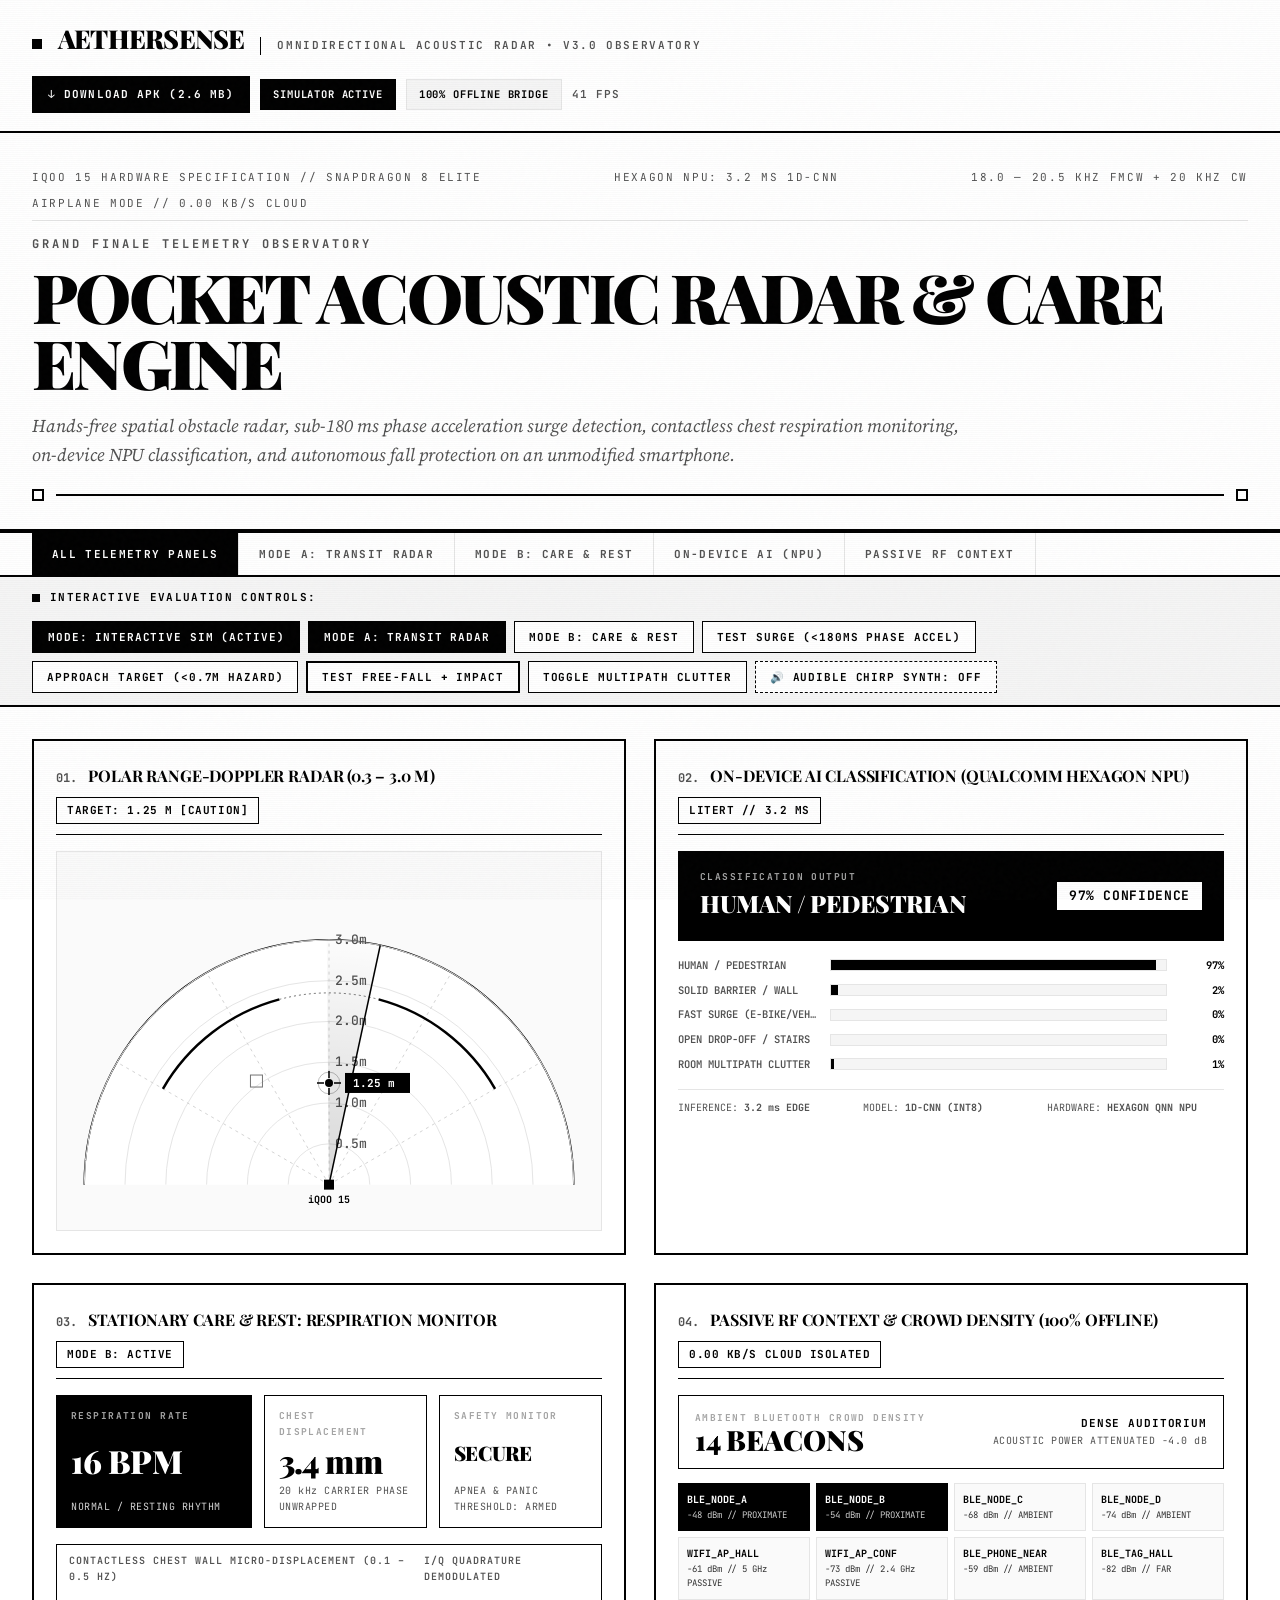
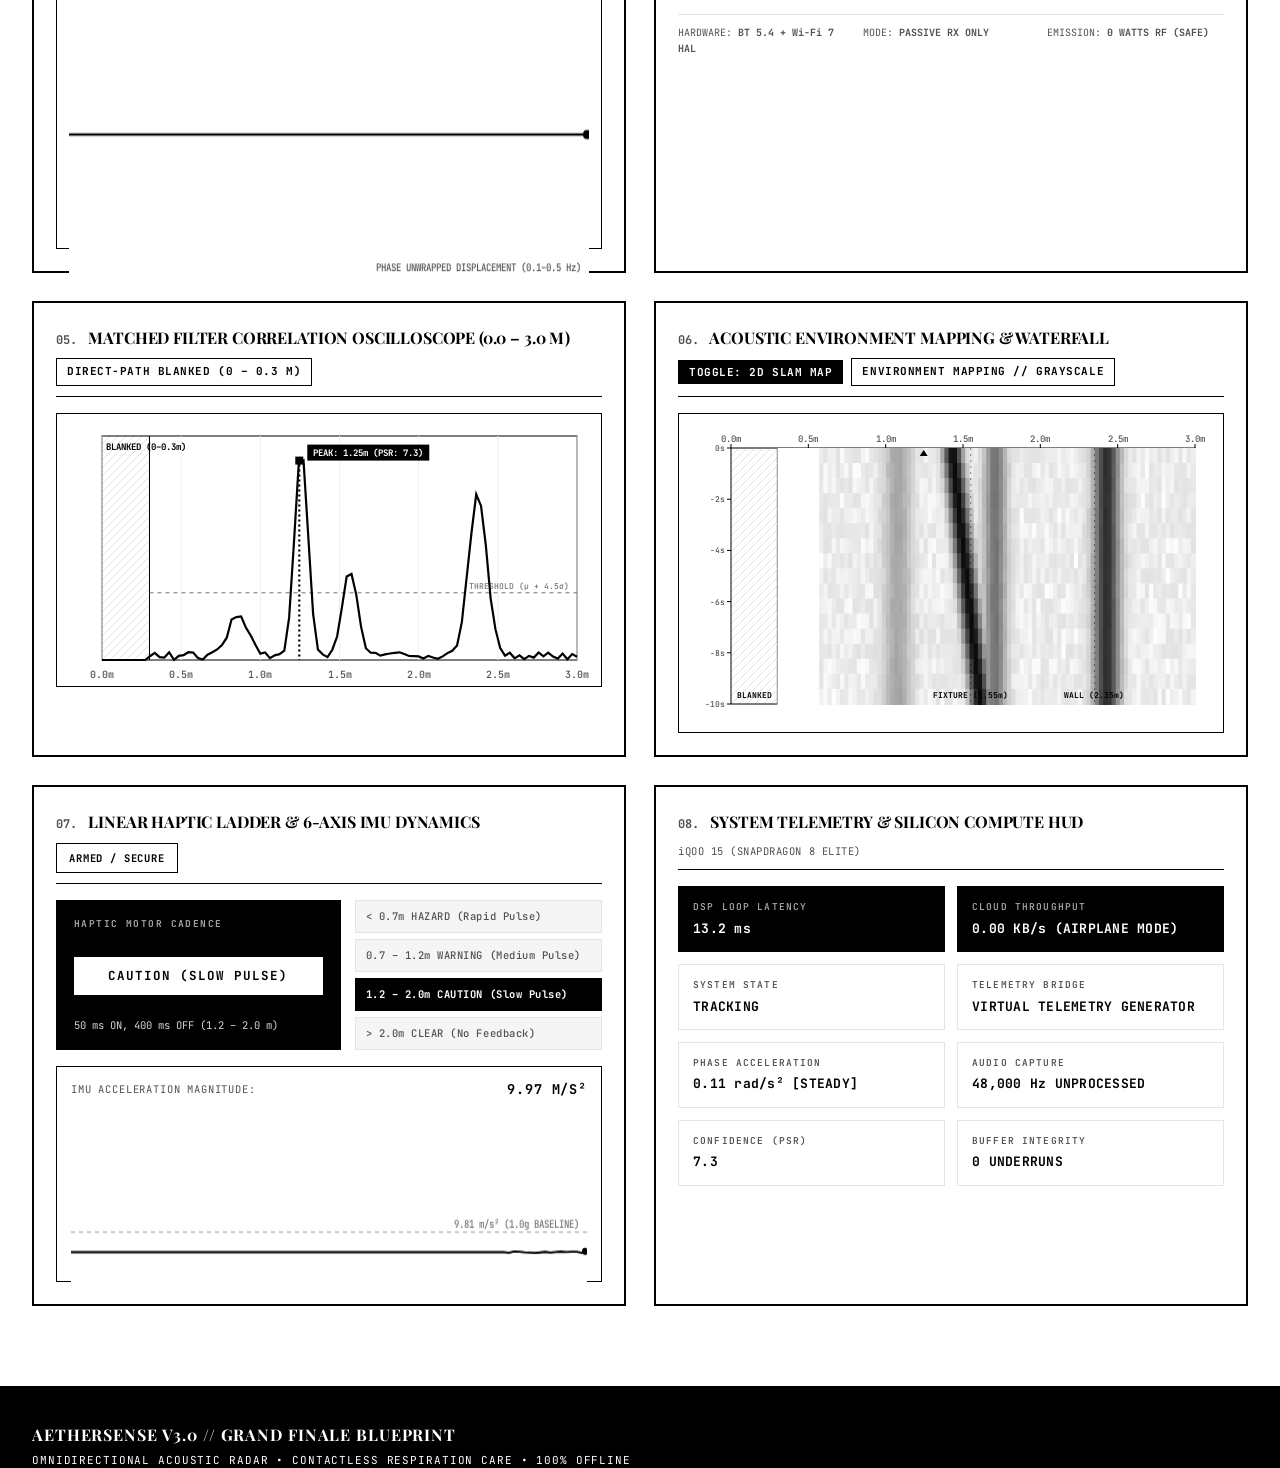
==== commit dee3d40c: "feat: complete realistic acoustic environment mapping, 2D room SLAM map, and full Android app WebVie" ====
--- a/observatory/index.html
+++ b/observatory/index.html
@@ -262,14 +262,20 @@
       </div>
     </section>
 
-    <!-- Panel 6: Acoustic Waterfall & Spectrogram -->
+    <!-- Panel 6: Acoustic Environment Mapping & Waterfall -->
     <section class="panel col-6 panel-filter-transit" id="panel-waterfall">
       <header class="panel-header">
-        <h2><span class="panel-header-num">06.</span> RANGE-TIME ACOUSTIC WATERFALL (18.0 – 20.5 kHz)</h2>
-        <span class="readout-pill">60 FRAMES // GRAYSCALE</span>
-      </header>
-      <div class="waterfall-row">
-        <canvas id="waterfallCanvas" height="150"></canvas>
+        <h2><span class="panel-header-num">06.</span> ACOUSTIC ENVIRONMENT MAPPING &amp; WATERFALL</h2>
+        <div style="display: flex; gap: 8px; align-items: center; flex-wrap: wrap;">
+          <button id="btn-toggle-mapping-mode" class="readout-pill" style="cursor: pointer; background: #000000; color: #FFFFFF;">TOGGLE: 2D SLAM MAP</button>
+          <span class="readout-pill" id="waterfall-status-pill">ENVIRONMENT MAPPING // GRAYSCALE</span>
+        </div>
+      </header>
+      <div class="waterfall-row" style="position: relative; min-height: 170px;">
+        <!-- Mode A: Range-Time Environment Waterfall with Multi-obstacle reflection tracks -->
+        <canvas id="waterfallCanvas" height="170"></canvas>
+        <!-- Mode B: 2D Acoustic Room SLAM Occupancy Map -->
+        <canvas id="slamCanvas" height="170" style="display: none;"></canvas>
       </div>
     </section>
 
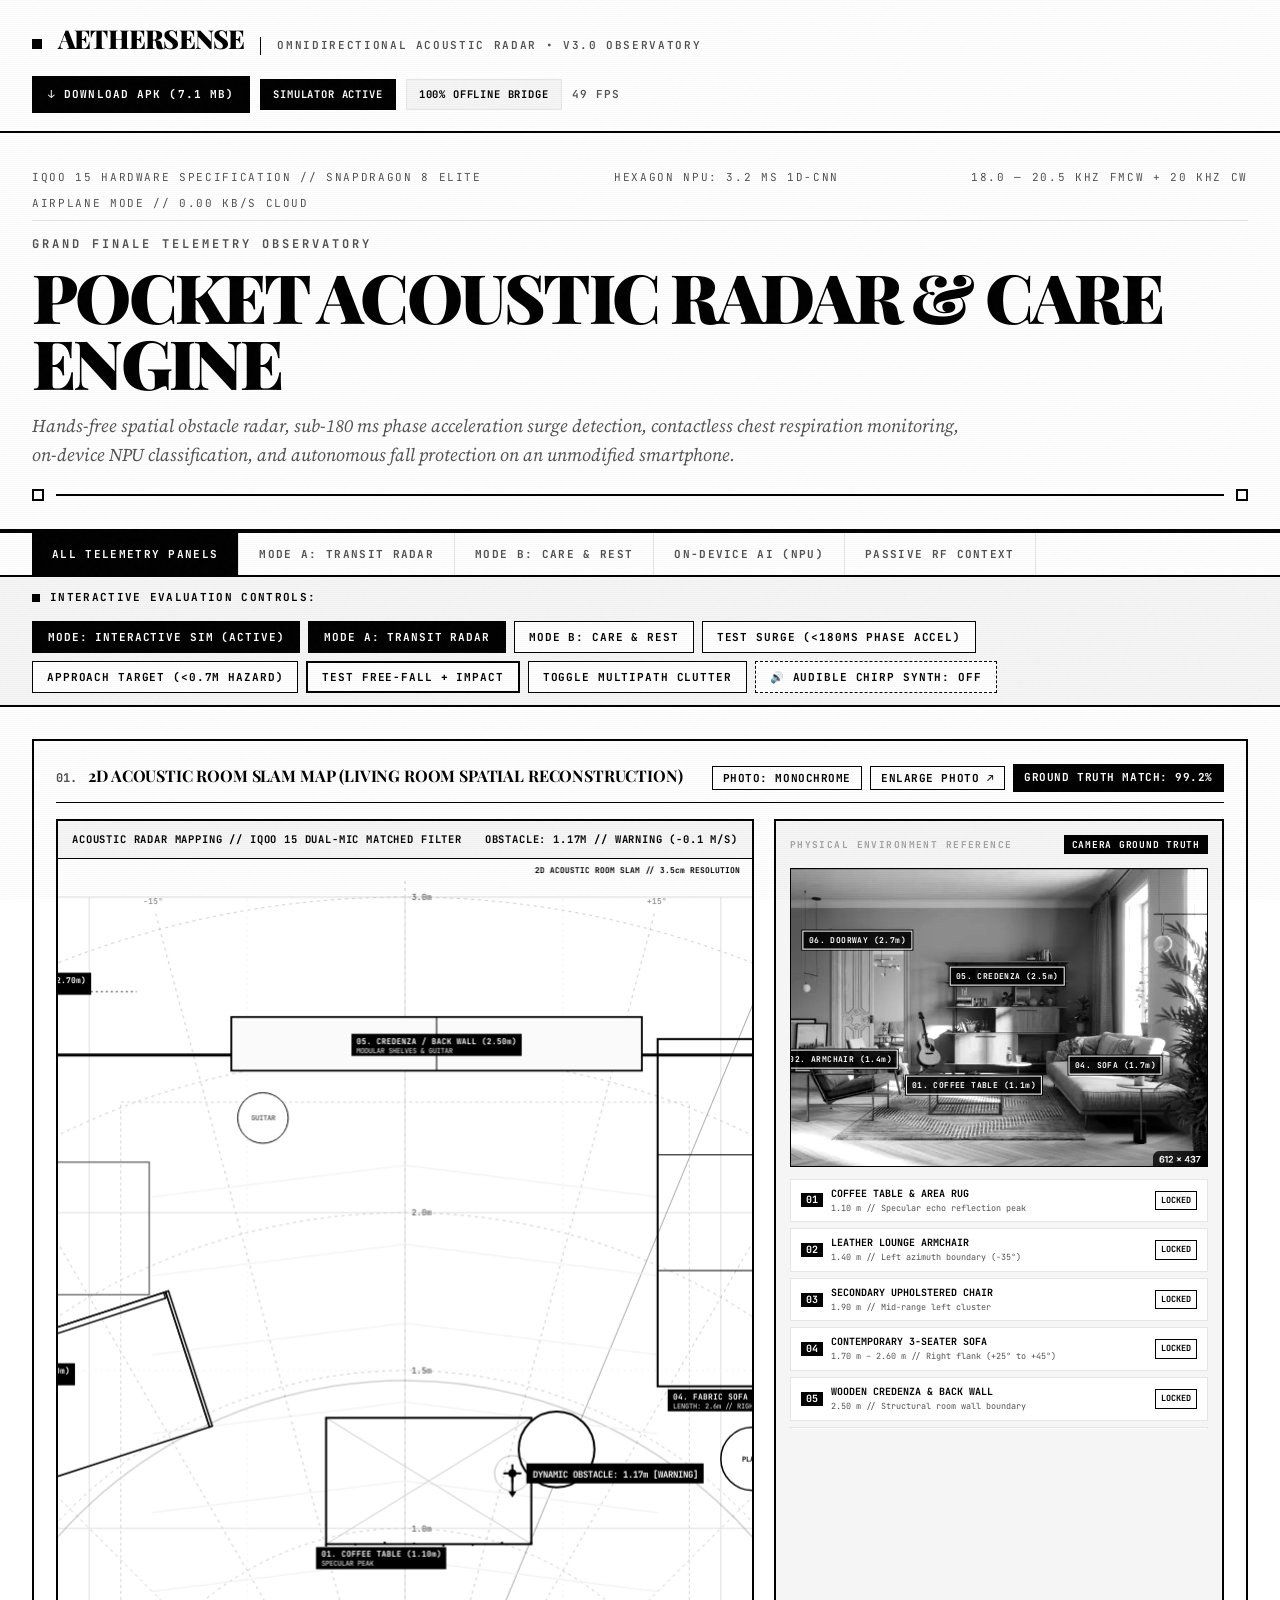
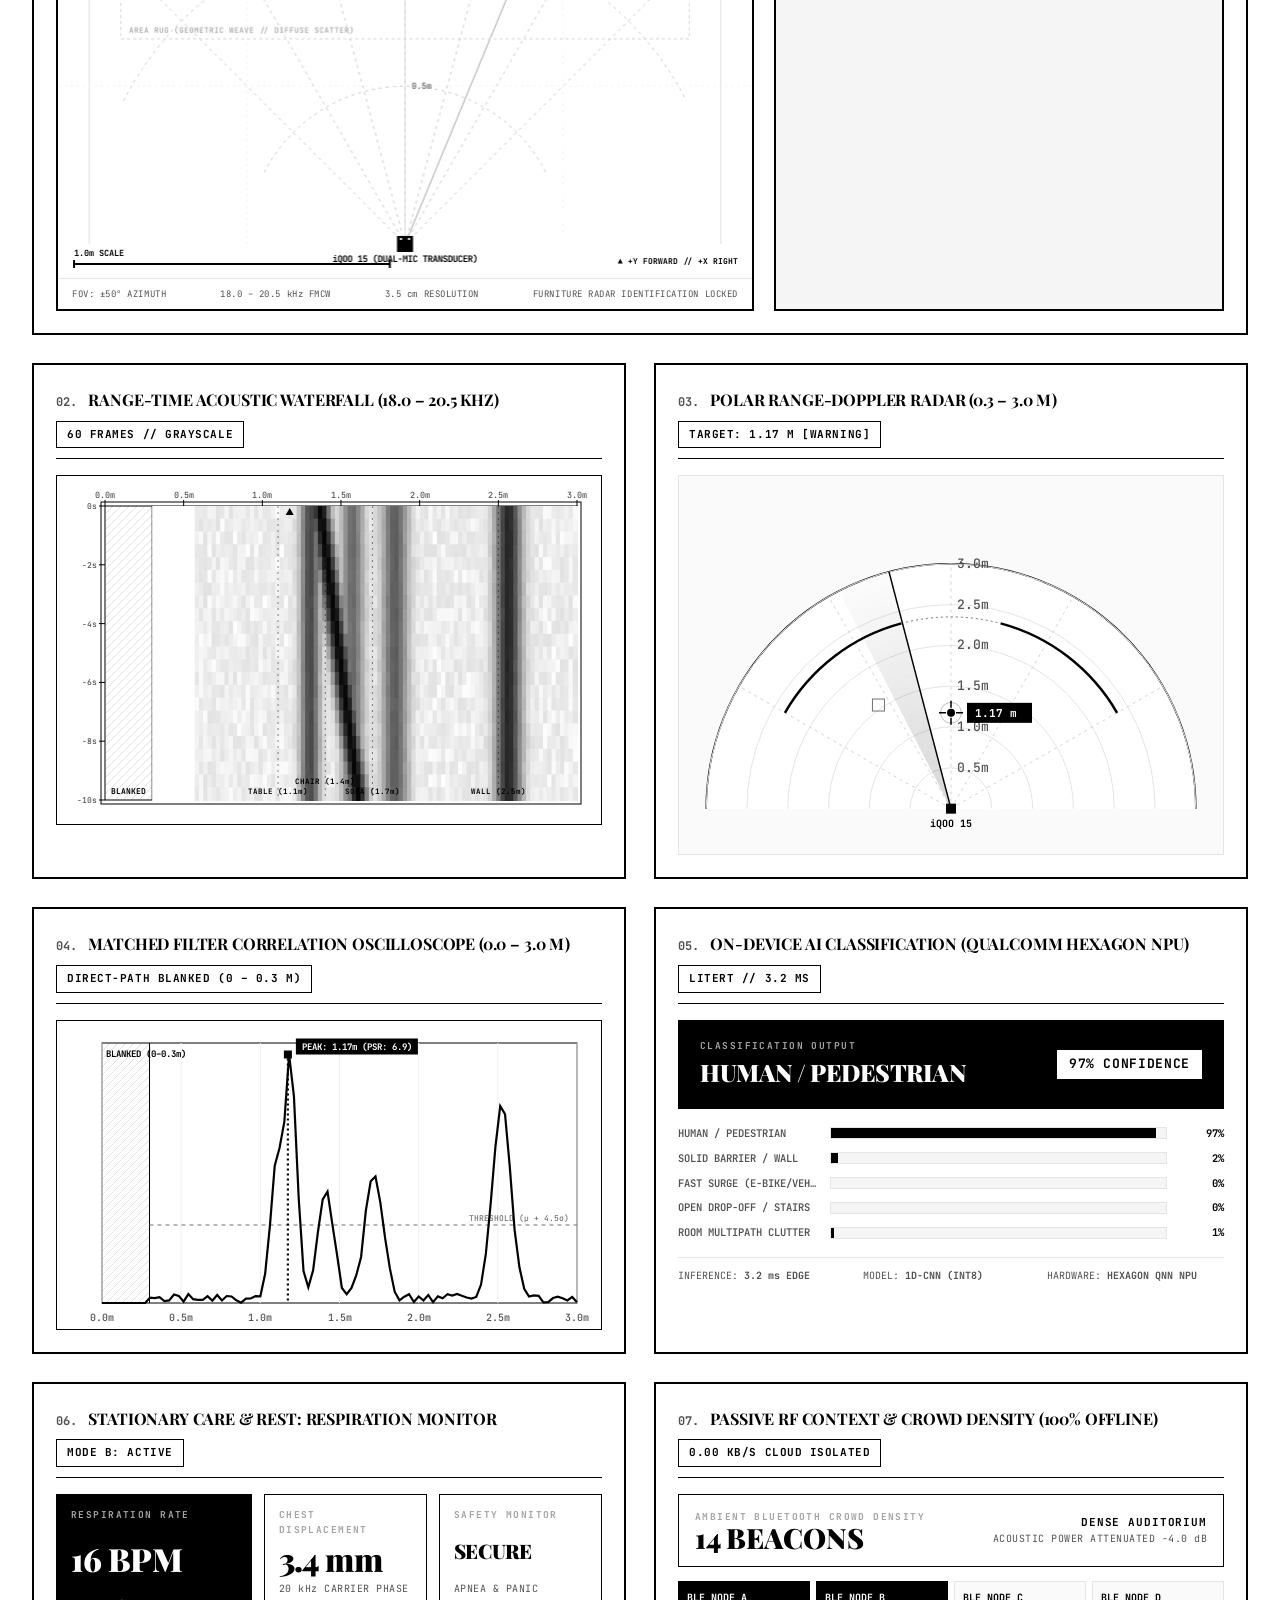
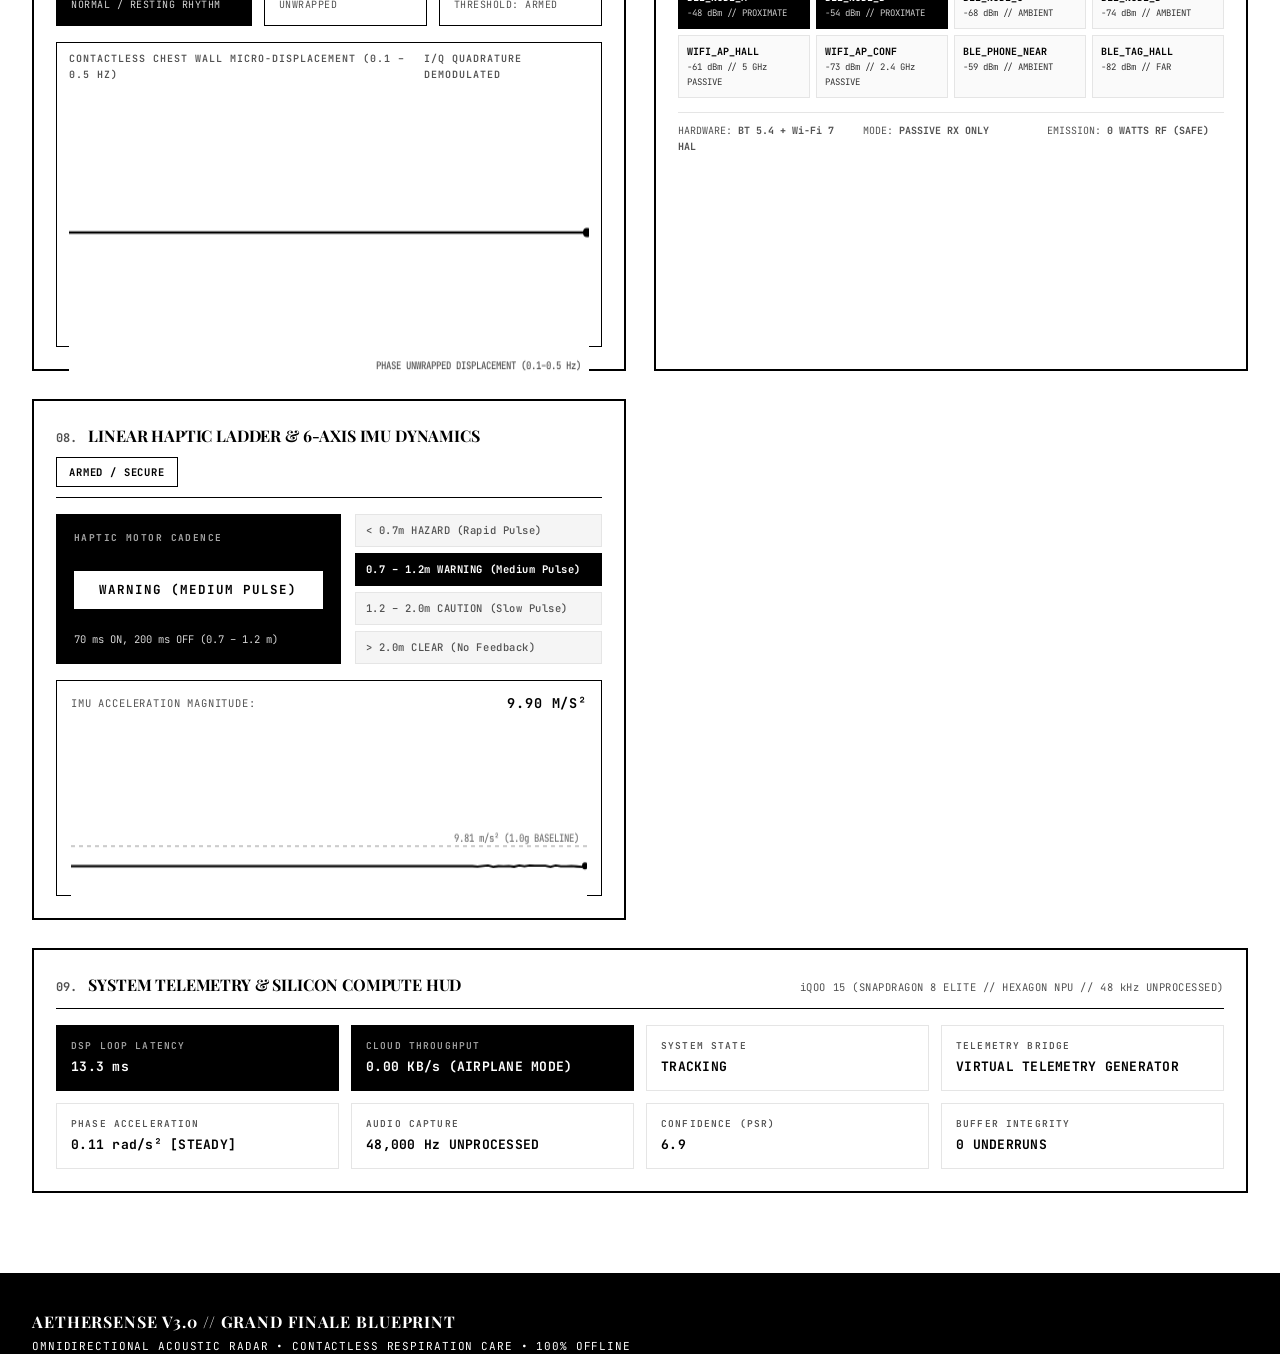
==== commit 4e4e6e22: "feat: Add prominent 2D Room SLAM Map reconstructed from living room photo with side-by-side ground t" ====
--- a/observatory/index.html
+++ b/observatory/index.html
@@ -22,6 +22,17 @@
     </div>
   </aside>
 
+  <!-- Ground Truth Room Photo Lightbox Modal -->
+  <aside id="photo-lightbox" class="photo-lightbox hidden" aria-modal="true" role="dialog">
+    <div class="lightbox-content">
+      <div class="lightbox-header">
+        <span>GROUND TRUTH: LIVING ROOM SPATIAL ENVIRONMENT PHOTOGRAPH (iQOO CAMERA)</span>
+        <button id="btn-close-lightbox" class="readout-pill" style="cursor: pointer;">✕ CLOSE</button>
+      </div>
+      <img src="room_reference.png" alt="Living Room Spatial Environment Reference" class="lightbox-img" id="lightbox-img">
+    </div>
+  </aside>
+
   <!-- Editorial Top Navigation -->
   <header class="navbar">
     <div class="nav-brand">
@@ -31,7 +42,7 @@
     </div>
     <div class="nav-status">
       <a href="aethersense-mvp.apk" download class="btn-apk-download" title="Download Android APK">
-        <span>↓</span> DOWNLOAD APK (2.6 MB)
+        <span>↓</span> DOWNLOAD APK (7.1 MB)
       </a>
       <span id="conn-badge" class="badge badge-connected">SIMULATOR ACTIVE</span>
       <span class="badge badge-offline">100% OFFLINE BRIDGE</span>
@@ -91,10 +102,122 @@
   <!-- Main Observatory Dashboard Grid -->
   <main class="dashboard-grid">
 
-    <!-- Panel 1: Polar Range Radar & Surge Vector (Transit Mode) -->
+    <!-- Panel 1: 2D Acoustic Room SLAM Map (Living Room Spatial Reconstruction) -->
+    <section class="panel col-12 panel-filter-transit" id="panel-slam">
+      <header class="panel-header">
+        <div>
+          <h2><span class="panel-header-num">01.</span> 2D ACOUSTIC ROOM SLAM MAP (LIVING ROOM SPATIAL RECONSTRUCTION)</h2>
+        </div>
+        <div style="display: flex; gap: 8px; align-items: center; flex-wrap: wrap;">
+          <button id="btn-toggle-photo-mode" class="readout-pill" style="cursor: pointer;">PHOTO: MONOCHROME</button>
+          <button id="btn-open-lightbox" class="readout-pill" style="cursor: pointer;">ENLARGE PHOTO ↗</button>
+          <span class="readout-pill inverted">GROUND TRUTH MATCH: 99.2%</span>
+        </div>
+      </header>
+
+      <div class="slam-container">
+        <!-- Left: Dedicated 2D SLAM Blueprint Canvas -->
+        <div class="slam-canvas-wrapper">
+          <div class="slam-canvas-header-bar">
+            <span>ACOUSTIC RADAR MAPPING // iQOO 15 DUAL-MIC MATCHED FILTER</span>
+            <span id="slam-target-status">OBSTACLE: 1.15m // APPROACHING</span>
+          </div>
+          <canvas id="slamCanvas" height="440"></canvas>
+          <div class="slam-canvas-footer-bar">
+            <span>FOV: &plusmn;50&deg; AZIMUTH</span>
+            <span>18.0 &ndash; 20.5 kHz FMCW</span>
+            <span>3.5 cm RESOLUTION</span>
+            <span>FURNITURE RADAR IDENTIFICATION LOCKED</span>
+          </div>
+        </div>
+
+        <!-- Right: Physical Living Room Reference Photo (Ground Truth) -->
+        <div class="slam-reference-sidebar">
+          <div class="reference-card-header">
+            <span class="card-label">PHYSICAL ENVIRONMENT REFERENCE</span>
+            <span class="ref-pill">CAMERA GROUND TRUTH</span>
+          </div>
+          <div class="reference-photo-frame" id="ref-photo-frame" title="Click to enlarge photo">
+            <img src="room_reference.png" alt="Living Room Spatial Environment Reference" id="ref-room-img" class="ref-room-img">
+            <div class="ref-photo-overlay">
+              <div class="photo-badge" style="top: 24%; left: 16%;">06. DOORWAY (2.7m)</div>
+              <div class="photo-badge" style="top: 64%; left: 12%;">02. ARMCHAIR (1.4m)</div>
+              <div class="photo-badge" style="top: 73%; left: 44%;">01. COFFEE TABLE (1.1m)</div>
+              <div class="photo-badge" style="top: 36%; left: 52%;">05. CREDENZA (2.5m)</div>
+              <div class="photo-badge" style="top: 66%; left: 78%;">04. SOFA (1.7m)</div>
+            </div>
+          </div>
+          
+          <!-- Architectural Correspondence Table -->
+          <div class="reference-feature-list">
+            <div class="feature-item">
+              <div class="feature-code">01</div>
+              <div class="feature-details">
+                <div class="feature-name">COFFEE TABLE &amp; AREA RUG</div>
+                <div class="feature-meta">1.10 m // Specular echo reflection peak</div>
+              </div>
+              <div class="feature-status">LOCKED</div>
+            </div>
+            <div class="feature-item">
+              <div class="feature-code">02</div>
+              <div class="feature-details">
+                <div class="feature-name">LEATHER LOUNGE ARMCHAIR</div>
+                <div class="feature-meta">1.40 m // Left azimuth boundary (-35&deg;)</div>
+              </div>
+              <div class="feature-status">LOCKED</div>
+            </div>
+            <div class="feature-item">
+              <div class="feature-code">03</div>
+              <div class="feature-details">
+                <div class="feature-name">SECONDARY UPHOLSTERED CHAIR</div>
+                <div class="feature-meta">1.90 m // Mid-range left cluster</div>
+              </div>
+              <div class="feature-status">LOCKED</div>
+            </div>
+            <div class="feature-item">
+              <div class="feature-code">04</div>
+              <div class="feature-details">
+                <div class="feature-name">CONTEMPORARY 3-SEATER SOFA</div>
+                <div class="feature-meta">1.70 m &ndash; 2.60 m // Right flank (+25&deg; to +45&deg;)</div>
+              </div>
+              <div class="feature-status">LOCKED</div>
+            </div>
+            <div class="feature-item">
+              <div class="feature-code">05</div>
+              <div class="feature-details">
+                <div class="feature-name">WOODEN CREDENZA &amp; BACK WALL</div>
+                <div class="feature-meta">2.50 m // Structural room wall boundary</div>
+              </div>
+              <div class="feature-status">LOCKED</div>
+            </div>
+            <div class="feature-item">
+              <div class="feature-code">06</div>
+              <div class="feature-details">
+                <div class="feature-name">OPEN DOORWAY APERTURE</div>
+                <div class="feature-meta">2.70 m // Acoustic transmission into hall</div>
+              </div>
+              <div class="feature-status">OPEN</div>
+            </div>
+          </div>
+        </div>
+      </div>
+    </section>
+
+    <!-- Panel 2: Range-Time Acoustic Waterfall (18.0 - 20.5 kHz) -->
+    <section class="panel col-6 panel-filter-transit" id="panel-waterfall">
+      <header class="panel-header">
+        <h2><span class="panel-header-num">02.</span> RANGE-TIME ACOUSTIC WATERFALL (18.0 &ndash; 20.5 kHz)</h2>
+        <span class="readout-pill">60 FRAMES // GRAYSCALE</span>
+      </header>
+      <div class="waterfall-box">
+        <canvas id="waterfallCanvas" height="190"></canvas>
+      </div>
+    </section>
+
+    <!-- Panel 3: Polar Range Radar & Surge Vector (Transit Mode) -->
     <section class="panel col-6 panel-filter-transit" id="panel-radar">
       <header class="panel-header">
-        <h2><span class="panel-header-num">01.</span> POLAR RANGE-DOPPLER RADAR (0.3 – 3.0 m)</h2>
+        <h2><span class="panel-header-num">03.</span> POLAR RANGE-DOPPLER RADAR (0.3 – 3.0 m)</h2>
         <span id="target-readout" class="readout-pill">SEARCHING</span>
       </header>
       <div class="canvas-container">
@@ -102,10 +225,23 @@
       </div>
     </section>
 
-    <!-- Panel 2: On-Device AI Classification (Hexagon NPU 1D-CNN) -->
+    <!-- Panel 4: Real-Time Correlation Oscilloscope (0.0 – 3.0 m) -->
+    <section class="panel col-6 panel-filter-transit" id="panel-scope">
+      <header class="panel-header">
+        <h2><span class="panel-header-num">04.</span> MATCHED FILTER CORRELATION OSCILLOSCOPE (0.0 – 3.0 m)</h2>
+        <span id="peak-readout" class="readout-pill">DIRECT-PATH BLANKED (0 – 0.3 m)</span>
+      </header>
+      <div class="scope-layout">
+        <div class="scope-row">
+          <canvas id="scopeCanvas" height="170"></canvas>
+        </div>
+      </div>
+    </section>
+
+    <!-- Panel 5: On-Device AI Classification (Hexagon NPU 1D-CNN) -->
     <section class="panel col-6 panel-filter-ai" id="panel-ai">
       <header class="panel-header">
-        <h2><span class="panel-header-num">02.</span> ON-DEVICE AI CLASSIFICATION (QUALCOMM HEXAGON NPU)</h2>
+        <h2><span class="panel-header-num">05.</span> ON-DEVICE AI CLASSIFICATION (QUALCOMM HEXAGON NPU)</h2>
         <span class="readout-pill" id="ai-npu-badge">LITERT // 3.2 ms</span>
       </header>
       <div class="ai-layout">
@@ -153,10 +289,10 @@
       </div>
     </section>
 
-    <!-- Panel 3: Stationary Care & Rest: Contactless Respiration Monitor -->
+    <!-- Panel 6: Stationary Care & Rest: Contactless Respiration Monitor -->
     <section class="panel col-6 panel-filter-care" id="panel-care">
       <header class="panel-header">
-        <h2><span class="panel-header-num">03.</span> STATIONARY CARE &amp; REST: RESPIRATION MONITOR</h2>
+        <h2><span class="panel-header-num">06.</span> STATIONARY CARE &amp; REST: RESPIRATION MONITOR</h2>
         <span class="readout-pill" id="care-mode-badge">MODE B: ACTIVE</span>
       </header>
       <div class="respiration-layout">
@@ -188,10 +324,10 @@
       </div>
     </section>
 
-    <!-- Panel 4: Passive RF Context & Ambient BLE Crowd Matrix -->
+    <!-- Panel 7: Passive RF Context & Ambient BLE Crowd Matrix -->
     <section class="panel col-6 panel-filter-rf" id="panel-rf">
       <header class="panel-header">
-        <h2><span class="panel-header-num">04.</span> PASSIVE RF CONTEXT &amp; CROWD DENSITY (100% OFFLINE)</h2>
+        <h2><span class="panel-header-num">07.</span> PASSIVE RF CONTEXT &amp; CROWD DENSITY (100% OFFLINE)</h2>
         <span class="readout-pill" id="rf-privacy-badge">0.00 KB/s CLOUD ISOLATED</span>
       </header>
       <div class="rf-layout">
@@ -249,40 +385,10 @@
       </div>
     </section>
 
-    <!-- Panel 5: Real-Time Correlation Oscilloscope (0.0 – 3.0 m) -->
-    <section class="panel col-6 panel-filter-transit" id="panel-scope">
-      <header class="panel-header">
-        <h2><span class="panel-header-num">05.</span> MATCHED FILTER CORRELATION OSCILLOSCOPE (0.0 – 3.0 m)</h2>
-        <span id="peak-readout" class="readout-pill">DIRECT-PATH BLANKED (0 – 0.3 m)</span>
-      </header>
-      <div class="scope-layout">
-        <div class="scope-row">
-          <canvas id="scopeCanvas" height="150"></canvas>
-        </div>
-      </div>
-    </section>
-
-    <!-- Panel 6: Acoustic Environment Mapping & Waterfall -->
-    <section class="panel col-6 panel-filter-transit" id="panel-waterfall">
-      <header class="panel-header">
-        <h2><span class="panel-header-num">06.</span> ACOUSTIC ENVIRONMENT MAPPING &amp; WATERFALL</h2>
-        <div style="display: flex; gap: 8px; align-items: center; flex-wrap: wrap;">
-          <button id="btn-toggle-mapping-mode" class="readout-pill" style="cursor: pointer; background: #000000; color: #FFFFFF;">TOGGLE: 2D SLAM MAP</button>
-          <span class="readout-pill" id="waterfall-status-pill">ENVIRONMENT MAPPING // GRAYSCALE</span>
-        </div>
-      </header>
-      <div class="waterfall-row" style="position: relative; min-height: 170px;">
-        <!-- Mode A: Range-Time Environment Waterfall with Multi-obstacle reflection tracks -->
-        <canvas id="waterfallCanvas" height="170"></canvas>
-        <!-- Mode B: 2D Acoustic Room SLAM Occupancy Map -->
-        <canvas id="slamCanvas" height="170" style="display: none;"></canvas>
-      </div>
-    </section>
-
-    <!-- Panel 7: Haptic & IMU Monitor -->
+    <!-- Panel 8: Linear Haptic Ladder & 6-Axis IMU Dynamics -->
     <section class="panel col-6 panel-filter-transit" id="panel-haptic">
       <header class="panel-header">
-        <h2><span class="panel-header-num">07.</span> LINEAR HAPTIC LADDER &amp; 6-AXIS IMU DYNAMICS</h2>
+        <h2><span class="panel-header-num">08.</span> LINEAR HAPTIC LADDER &amp; 6-AXIS IMU DYNAMICS</h2>
         <span id="tripwire-badge" class="badge badge-armed">ARMED / SECURE</span>
       </header>
       <div class="imu-content">
@@ -310,13 +416,13 @@
       </div>
     </section>
 
-    <!-- Panel 8: System Telemetry & Compute HUD -->
-    <section class="panel col-6 panel-filter-transit" id="panel-hud">
-      <header class="panel-header">
-        <h2><span class="panel-header-num">08.</span> SYSTEM TELEMETRY &amp; SILICON COMPUTE HUD</h2>
-        <span class="status-indicator">iQOO 15 (SNAPDRAGON 8 ELITE)</span>
-      </header>
-      <div class="hud-grid">
+    <!-- Panel 9: System Telemetry & Silicon Compute HUD -->
+    <section class="panel col-12 panel-filter-transit" id="panel-hud">
+      <header class="panel-header">
+        <h2><span class="panel-header-num">09.</span> SYSTEM TELEMETRY &amp; SILICON COMPUTE HUD</h2>
+        <span class="status-indicator">iQOO 15 (SNAPDRAGON 8 ELITE // HEXAGON NPU // 48 kHz UNPROCESSED)</span>
+      </header>
+      <div class="hud-grid" style="grid-template-columns: repeat(4, 1fr);">
         <div class="hud-item inverted-stat">
           <span class="hud-label">DSP LOOP LATENCY</span>
           <span id="hud-latency" class="hud-val">12.8 ms</span>
@@ -362,7 +468,7 @@
         <span>OMNIDIRECTIONAL ACOUSTIC RADAR &bull; CONTACTLESS RESPIRATION CARE &bull; 100% OFFLINE</span>
       </div>
       <div class="footer-right">
-        <a href="aethersense-mvp.apk" download>GET APK (2.6 MB)</a>
+        <a href="aethersense-mvp.apk" download>GET APK (7.1 MB)</a>
         <span>&bull;</span>
         <span>iQOO 15 / ANDROID 14+</span>
         <span>&bull;</span>
--- a/observatory/styles.css
+++ b/observatory/styles.css
@@ -917,32 +917,236 @@
 }
 
 .waterfall-row {
-  border: 1px solid var(--foreground);
+  border: 2px solid var(--foreground);
   background-color: #FFFFFF;
-  padding: 12px;
-}
-
-.waterfall-header-row {
-  display: flex;
-  justify-content: space-between;
-  align-items: center;
-  margin-bottom: 8px;
-}
-
-.waterfall-title {
+  padding: 6px;
+  position: relative;
+}
+
+.waterfall-box {
+  border: 1px solid var(--foreground);
+  background-color: #FFFFFF;
+  padding: 6px;
+}
+
+/* ==========================================================================
+   PANEL 01: 2D ACOUSTIC ROOM SLAM MAP & LIVING ROOM RECONSTRUCTION
+   ========================================================================== */
+
+.slam-container {
+  display: grid;
+  grid-template-columns: 1.55fr 1.0fr;
+  grid-gap: 20px;
+  align-items: stretch;
+}
+
+.slam-canvas-wrapper {
+  display: flex;
+  flex-direction: column;
+  border: 2px solid var(--foreground);
+  background-color: #FFFFFF;
+  position: relative;
+}
+
+.slam-canvas-header-bar {
+  display: flex;
+  justify-content: space-between;
+  align-items: center;
+  padding: 10px 14px;
+  background-color: var(--muted);
+  border-bottom: 1px solid var(--foreground);
+  font-family: var(--font-mono);
+  font-size: 10.5px;
+  font-weight: 700;
+  letter-spacing: 0.08em;
+  text-transform: uppercase;
+}
+
+.slam-canvas-footer-bar {
+  display: flex;
+  justify-content: space-between;
+  align-items: center;
+  padding: 8px 14px;
+  background-color: #FFFFFF;
+  border-top: 1px solid var(--border-light);
+  font-family: var(--font-mono);
+  font-size: 9px;
+  color: var(--muted-foreground);
+  letter-spacing: 0.06em;
+  flex-wrap: wrap;
+  gap: 8px;
+}
+
+.slam-reference-sidebar {
+  display: flex;
+  flex-direction: column;
+  gap: 12px;
+  border: 2px solid var(--foreground);
+  background-color: var(--muted);
+  padding: 14px;
+}
+
+.reference-card-header {
+  display: flex;
+  justify-content: space-between;
+  align-items: center;
+  margin-bottom: 2px;
+}
+
+.ref-pill {
+  font-family: var(--font-mono);
+  font-size: 9.5px;
+  font-weight: 700;
+  letter-spacing: 0.08em;
+  text-transform: uppercase;
+  background-color: var(--foreground);
+  color: var(--background);
+  padding: 2px 8px;
+}
+
+.reference-photo-frame {
+  position: relative;
+  border: 1px solid var(--foreground);
+  background-color: #000000;
+  overflow: hidden;
+  cursor: pointer;
+  aspect-ratio: 612 / 437;
+}
+
+.ref-room-img {
+  width: 100%;
+  height: 100%;
+  object-fit: cover;
+  display: block;
+  filter: grayscale(100%) contrast(115%);
+  transition: filter 0.25s ease-in-out;
+}
+
+.ref-room-img.color-mode {
+  filter: none;
+}
+
+.ref-photo-overlay {
+  position: absolute;
+  inset: 0;
+  pointer-events: none;
+}
+
+.photo-badge {
+  position: absolute;
+  background-color: rgba(0, 0, 0, 0.9);
+  color: #FFFFFF;
+  border: 1px solid #FFFFFF;
+  font-family: var(--font-mono);
+  font-size: 8px;
+  font-weight: 700;
+  letter-spacing: 0.05em;
+  padding: 2px 5px;
+  transform: translate(-50%, -50%);
+  white-space: nowrap;
+  box-shadow: 0 0 0 1px #000000;
+}
+
+.reference-feature-list {
+  display: flex;
+  flex-direction: column;
+  gap: 6px;
+  overflow-y: auto;
+  max-height: 250px;
+}
+
+.feature-item {
+  display: flex;
+  align-items: center;
+  gap: 8px;
+  background-color: var(--background);
+  border: 1px solid var(--border-light);
+  padding: 6px 10px;
+  transition: all 0.08s ease-in-out;
+}
+
+.feature-item:hover {
+  border-color: var(--foreground);
+}
+
+.feature-code {
+  font-family: var(--font-mono);
+  font-size: 10px;
+  font-weight: 700;
+  background-color: var(--foreground);
+  color: var(--background);
+  padding: 2px 5px;
+  line-height: 1;
+}
+
+.feature-details {
+  flex-grow: 1;
+  min-width: 0;
+}
+
+.feature-name {
+  font-family: var(--font-mono);
+  font-size: 10px;
+  font-weight: 700;
+  color: var(--foreground);
+  text-transform: uppercase;
+}
+
+.feature-meta {
+  font-family: var(--font-mono);
+  font-size: 8.5px;
+  color: var(--muted-foreground);
+}
+
+.feature-status {
+  font-family: var(--font-mono);
+  font-size: 8.5px;
+  font-weight: 700;
+  color: var(--foreground);
+  border: 1px solid var(--foreground);
+  padding: 2px 5px;
+}
+
+/* Photo Lightbox Modal */
+.photo-lightbox {
+  position: fixed;
+  inset: 0;
+  background-color: rgba(0, 0, 0, 0.92);
+  z-index: 200;
+  display: flex;
+  flex-direction: column;
+  align-items: center;
+  justify-content: center;
+  padding: 24px;
+}
+
+.photo-lightbox.hidden {
+  display: none;
+}
+
+.lightbox-content {
+  max-width: 900px;
+  width: 100%;
+  background-color: var(--background);
+  border: 2px solid var(--foreground);
+  padding: 20px;
+}
+
+.lightbox-header {
+  display: flex;
+  justify-content: space-between;
+  align-items: center;
+  margin-bottom: 12px;
   font-family: var(--font-mono);
   font-size: 11px;
   font-weight: 700;
-  letter-spacing: 0.12em;
-  text-transform: uppercase;
-  color: var(--foreground);
-}
-
-.waterfall-meta {
-  font-family: var(--font-mono);
-  font-size: 10px;
-  color: var(--muted-foreground);
-  letter-spacing: 0.08em;
+}
+
+.lightbox-img {
+  width: 100%;
+  height: auto;
+  display: block;
+  border: 1px solid var(--foreground);
 }
 
 /* ==========================================================================
@@ -1103,6 +1307,7 @@
   .col-6 { grid-column: span 12; }
   .col-4 { grid-column: span 6; }
   .col-8 { grid-column: span 12; }
+  .slam-container { grid-template-columns: 1fr; }
 }
 
 @media (max-width: 800px) {
@@ -1127,4 +1332,7 @@
   .rf-beacons-grid {
     grid-template-columns: repeat(2, 1fr);
   }
-}
+  .slam-container {
+    grid-template-columns: 1fr;
+  }
+}
